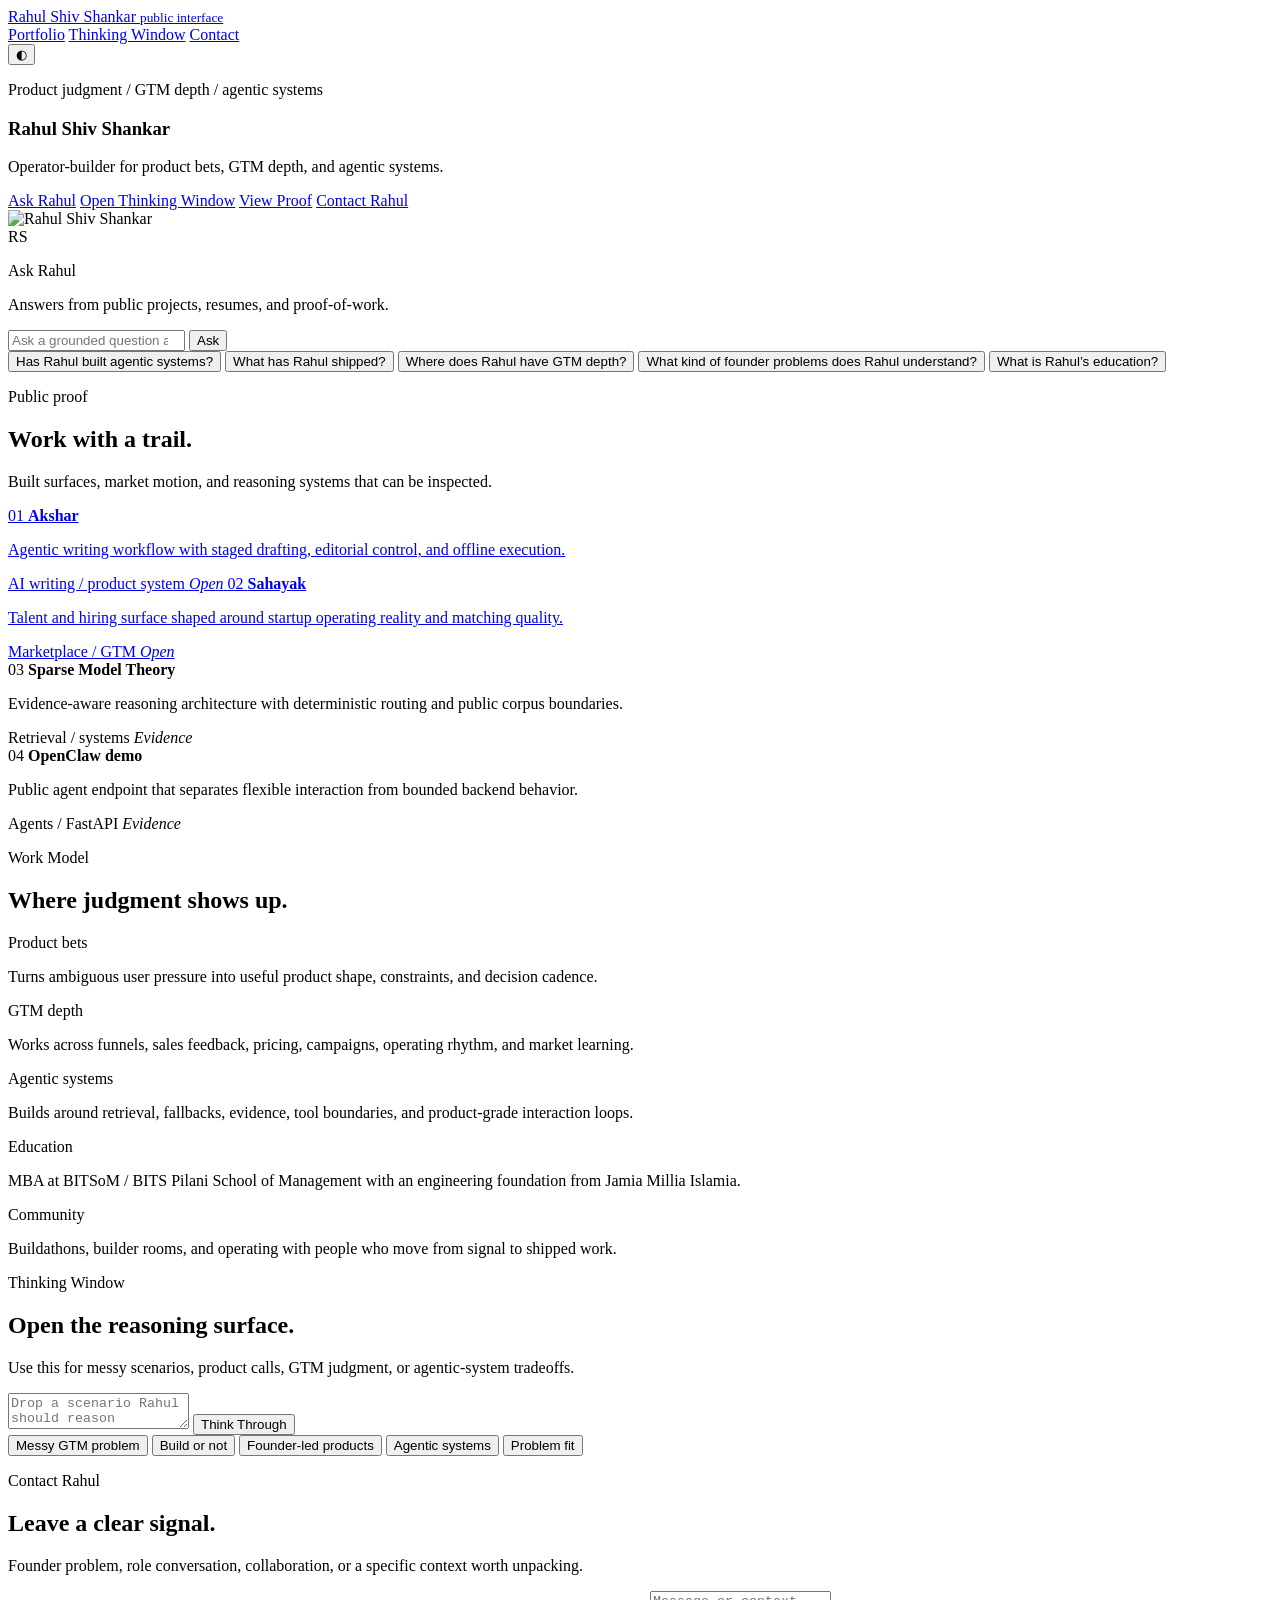
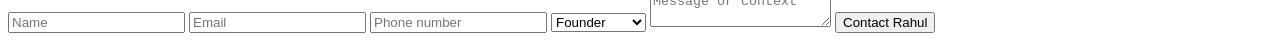
==== public_ui/index.html @ b0cc5d56 "Fix public portfolio photo asset" ====
<!doctype html>
<html lang="en">
<head>
  <meta charset="utf-8" />
  <meta name="viewport" content="width=device-width, initial-scale=1" />
  <title>Rahul Shiv Shankar | Public Portfolio</title>
  <link rel="stylesheet" href="/portfolio-static/styles.css" />
</head>
<body>
  <header class="site-header">
    <a class="brand" href="/" data-route>
      <span>Rahul Shiv Shankar</span>
      <small>public interface</small>
    </a>
    <nav aria-label="Public navigation">
      <a href="/" data-route>Portfolio</a>
      <a href="/thinking-window" data-route>Thinking Window</a>
      <a href="/contact" data-route>Contact</a>
    </nav>
    <button class="theme-toggle" type="button" data-theme-toggle aria-label="Toggle theme">
      <span data-theme-icon>◐</span>
    </button>
  </header>

  <main>
    <section class="portfolio-page" data-page="portfolio">
      <section class="hero-shell" id="portfolio">
        <div class="hero-grid">
          <div class="identity-block">
            <p class="eyebrow">Product judgment / GTM depth / agentic systems</p>
            <h1>Rahul Shiv Shankar</h1>
            <p class="positioning">Operator-builder for product bets, GTM depth, and agentic systems.</p>
            <div class="hero-actions" aria-label="Primary actions">
              <a href="#ask-rahul" class="action-link">Ask Rahul</a>
              <a href="/thinking-window" class="action-link" data-route>Open Thinking Window</a>
              <a href="#public-proof" class="action-link">View Proof</a>
              <a href="/contact" class="action-link" data-route>Contact Rahul</a>
            </div>
          </div>

          <aside class="portrait-wrap" aria-label="Rahul portrait">
            <img src="/assets/rahul.jpg" alt="Rahul Shiv Shankar" data-portrait />
            <div class="portrait-fallback" aria-hidden="true">
              <span>RS</span>
            </div>
          </aside>
        </div>

        <section class="inquiry-panel hero-inquiry" id="ask-rahul" data-ask-surface data-source-page="portfolio">
          <div class="surface-heading">
            <p class="eyebrow">Ask Rahul</p>
            <p>Answers from public projects, resumes, and proof-of-work.</p>
          </div>
          <form class="ask-form" data-ask-form>
            <input name="question" type="search" placeholder="Ask a grounded question about Rahul..." autocomplete="off" />
            <button type="submit">Ask</button>
          </form>
          <div class="prompt-chips" aria-label="Suggested Ask Rahul prompts">
            <button type="button" data-question="Has Rahul built agentic systems?">Has Rahul built agentic systems?</button>
            <button type="button" data-question="What has Rahul shipped?">What has Rahul shipped?</button>
            <button type="button" data-question="Where does Rahul have GTM depth?">Where does Rahul have GTM depth?</button>
            <button type="button" data-question="What kind of founder problems does Rahul understand?">What kind of founder problems does Rahul understand?</button>
            <button type="button" data-question="What is Rahul’s education?">What is Rahul’s education?</button>
          </div>
          <div class="answer-panel" data-ask-output hidden>
            <div class="answer-meta">
              <span data-question-label></span>
              <strong data-ask-status aria-live="polite"></strong>
            </div>
            <article class="answer-text" data-answer-text></article>
            <div class="evidence-list" data-evidence-list aria-label="Evidence trail"></div>
          </div>
        </section>
      </section>

      <section class="proof-section page-section" id="public-proof">
        <div class="section-lead">
          <p class="eyebrow">Public proof</p>
          <h2>Work with a trail.</h2>
          <p>Built surfaces, market motion, and reasoning systems that can be inspected.</p>
        </div>
        <div class="project-rows">
          <a class="project-row" href="https://aksharthewriter.vercel.app/offline" target="_blank" rel="noopener">
            <span class="row-index">01</span>
            <strong>Akshar</strong>
            <p>Agentic writing workflow with staged drafting, editorial control, and offline execution.</p>
            <span class="row-tags">AI writing / product system</span>
            <em>Open</em>
          </a>
          <a class="project-row" href="https://sahayakhq.co/" target="_blank" rel="noopener">
            <span class="row-index">02</span>
            <strong>Sahayak</strong>
            <p>Talent and hiring surface shaped around startup operating reality and matching quality.</p>
            <span class="row-tags">Marketplace / GTM</span>
            <em>Open</em>
          </a>
          <div class="project-row">
            <span class="row-index">03</span>
            <strong>Sparse Model Theory</strong>
            <p>Evidence-aware reasoning architecture with deterministic routing and public corpus boundaries.</p>
            <span class="row-tags">Retrieval / systems</span>
            <em>Evidence</em>
          </div>
          <div class="project-row">
            <span class="row-index">04</span>
            <strong>OpenClaw demo</strong>
            <p>Public agent endpoint that separates flexible interaction from bounded backend behavior.</p>
            <span class="row-tags">Agents / FastAPI</span>
            <em>Evidence</em>
          </div>
        </div>
      </section>

      <section class="work-model page-section" id="work-model">
        <div class="section-lead">
          <p class="eyebrow">Work Model</p>
          <h2>Where judgment shows up.</h2>
        </div>
        <div class="work-river">
          <div>
            <span>Product bets</span>
            <p>Turns ambiguous user pressure into useful product shape, constraints, and decision cadence.</p>
          </div>
          <div>
            <span>GTM depth</span>
            <p>Works across funnels, sales feedback, pricing, campaigns, operating rhythm, and market learning.</p>
          </div>
          <div>
            <span>Agentic systems</span>
            <p>Builds around retrieval, fallbacks, evidence, tool boundaries, and product-grade interaction loops.</p>
          </div>
          <div>
            <span>Education</span>
            <p>MBA at BITSoM / BITS Pilani School of Management with an engineering foundation from Jamia Millia Islamia.</p>
          </div>
          <div>
            <span>Community</span>
            <p>Buildathons, builder rooms, and operating with people who move from signal to shipped work.</p>
          </div>
        </div>
      </section>
    </section>

    <section class="thinking-page page-section" data-page="thinking" id="thinking-window">
      <div class="thinking-layout">
        <div class="section-lead">
          <p class="eyebrow">Thinking Window</p>
          <h1>Open the reasoning surface.</h1>
          <p>Use this for messy scenarios, product calls, GTM judgment, or agentic-system tradeoffs.</p>
        </div>
        <section class="inquiry-panel thinking-inquiry" data-ask-surface data-source-page="thinking_window">
          <form class="ask-form vertical" data-ask-form>
            <textarea name="question" placeholder="Drop a scenario Rahul should reason through..." autocomplete="off"></textarea>
            <button type="submit">Think Through</button>
          </form>
          <div class="prompt-chips" aria-label="Thinking Window prompts">
            <button type="button" data-question="How would Rahul think through a messy GTM problem?">Messy GTM problem</button>
            <button type="button" data-question="How does Rahul evaluate whether to build?">Build or not</button>
            <button type="button" data-question="What patterns does Rahul notice in founder-led products?">Founder-led products</button>
            <button type="button" data-question="How would Rahul reason about agentic systems?">Agentic systems</button>
            <button type="button" data-question="What kind of problems does Rahul seem built for?">Problem fit</button>
          </div>
          <div class="answer-panel" data-ask-output hidden>
            <div class="answer-meta">
              <span data-question-label></span>
              <strong data-ask-status aria-live="polite"></strong>
            </div>
            <article class="answer-text" data-answer-text></article>
            <div class="evidence-list" data-evidence-list aria-label="Evidence trail"></div>
          </div>
          <section class="soft-contact" data-soft-contact hidden>
            <div>
              <p class="eyebrow">Continue the thread</p>
              <h3>If this is useful, leave a way to continue the conversation.</h3>
            </div>
            <form data-inline-contact-form>
              <input name="name" placeholder="Name" autocomplete="name" />
              <input name="email" type="email" placeholder="Email" autocomplete="email" required />
              <input name="phone" placeholder="Phone" autocomplete="tel" />
              <select name="context_type" aria-label="Context type">
                <option value="founder">Founder</option>
                <option value="recruiter">Recruiter</option>
                <option value="collaborator">Collaborator</option>
                <option value="other">Other</option>
              </select>
              <textarea name="message" placeholder="Context" required></textarea>
              <button type="submit">Send Signal</button>
            </form>
          </section>
        </section>
      </div>
    </section>

    <section class="contact-page page-section" data-page="contact" id="contact">
      <div class="contact-layout">
        <div class="section-lead">
          <p class="eyebrow">Contact Rahul</p>
          <h1>Leave a clear signal.</h1>
          <p>Founder problem, role conversation, collaboration, or a specific context worth unpacking.</p>
        </div>
        <form class="contact-form" data-contact-form>
          <input name="name" placeholder="Name" autocomplete="name" />
          <input name="email" type="email" placeholder="Email" autocomplete="email" required />
          <input name="phone" placeholder="Phone number" autocomplete="tel" />
          <select name="context_type" aria-label="Context type">
            <option value="founder">Founder</option>
            <option value="recruiter">Recruiter</option>
            <option value="collaborator">Collaborator</option>
            <option value="other">Other</option>
          </select>
          <textarea name="message" placeholder="Message or context" required></textarea>
          <button type="submit">Contact Rahul</button>
          <p class="form-status" data-contact-status aria-live="polite"></p>
        </form>
      </div>
    </section>
  </main>

  <script src="/portfolio-static/app.js" defer></script>
</body>
</html>
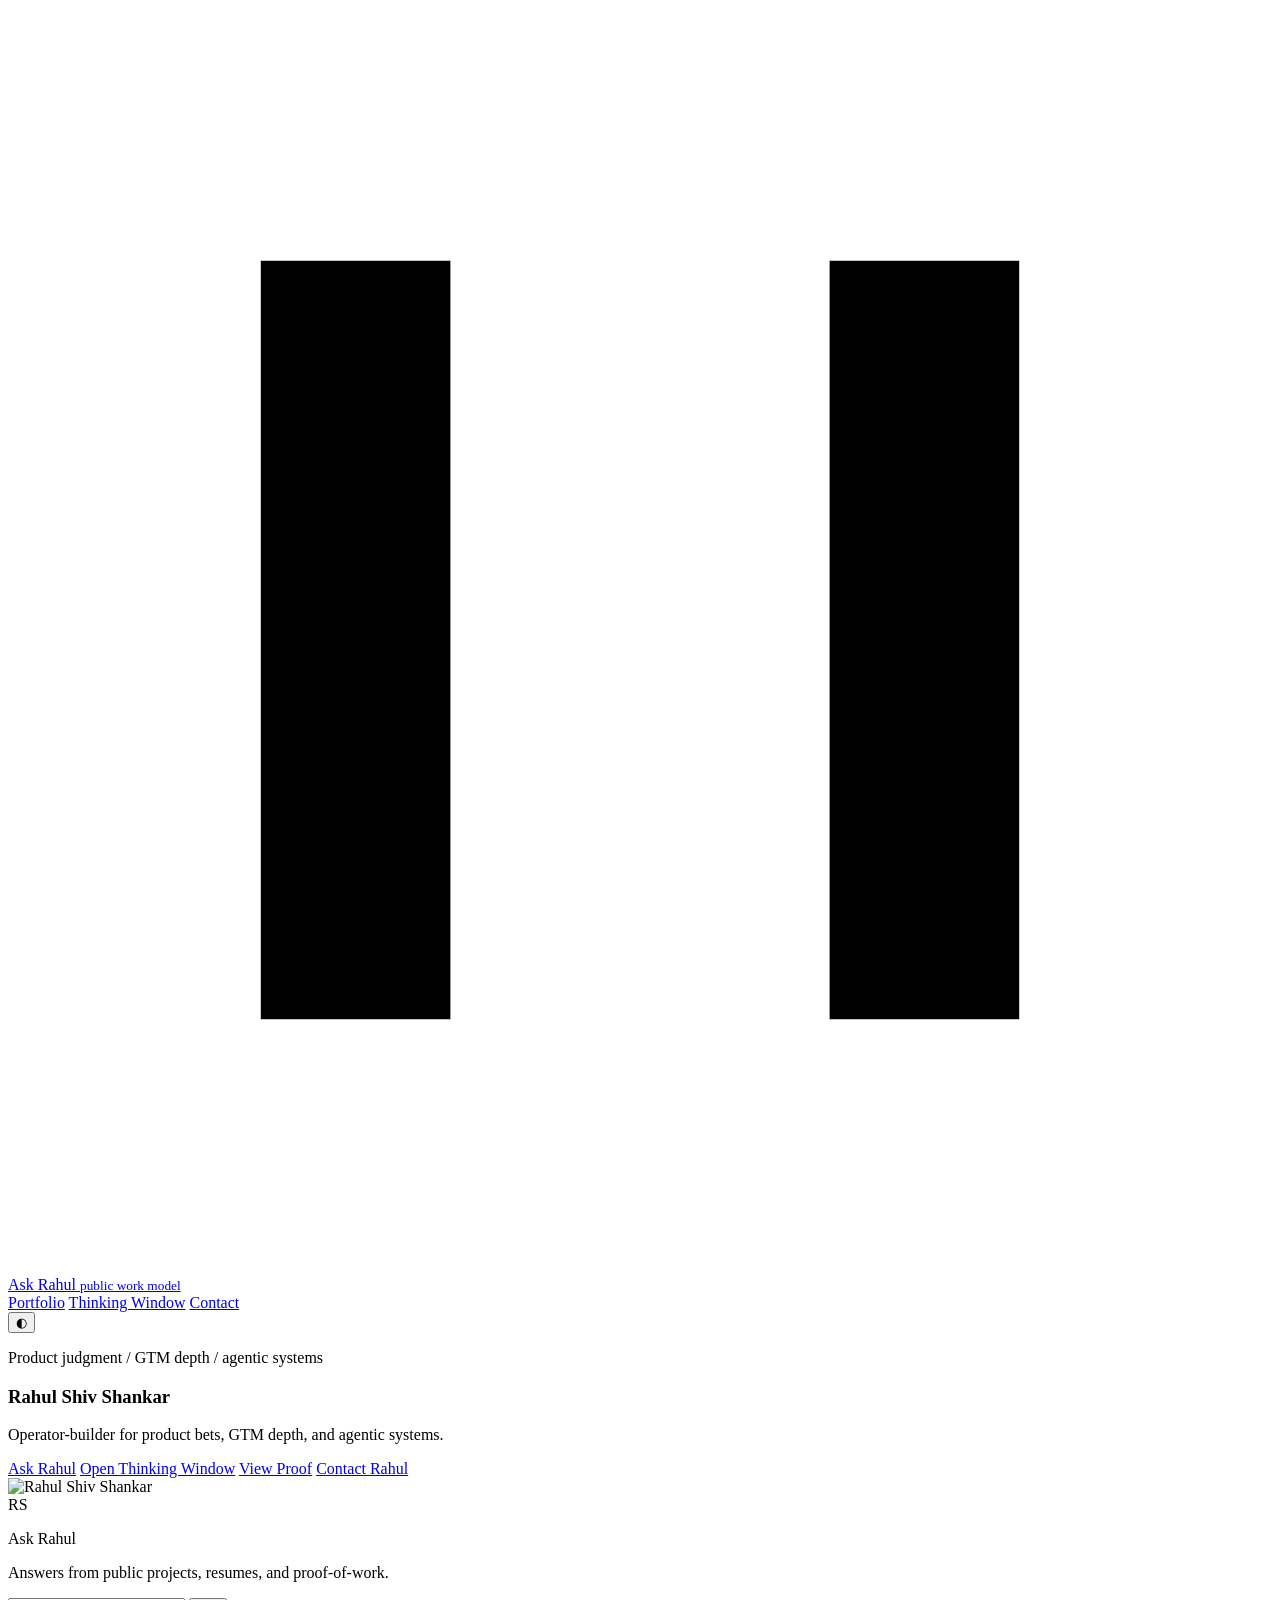
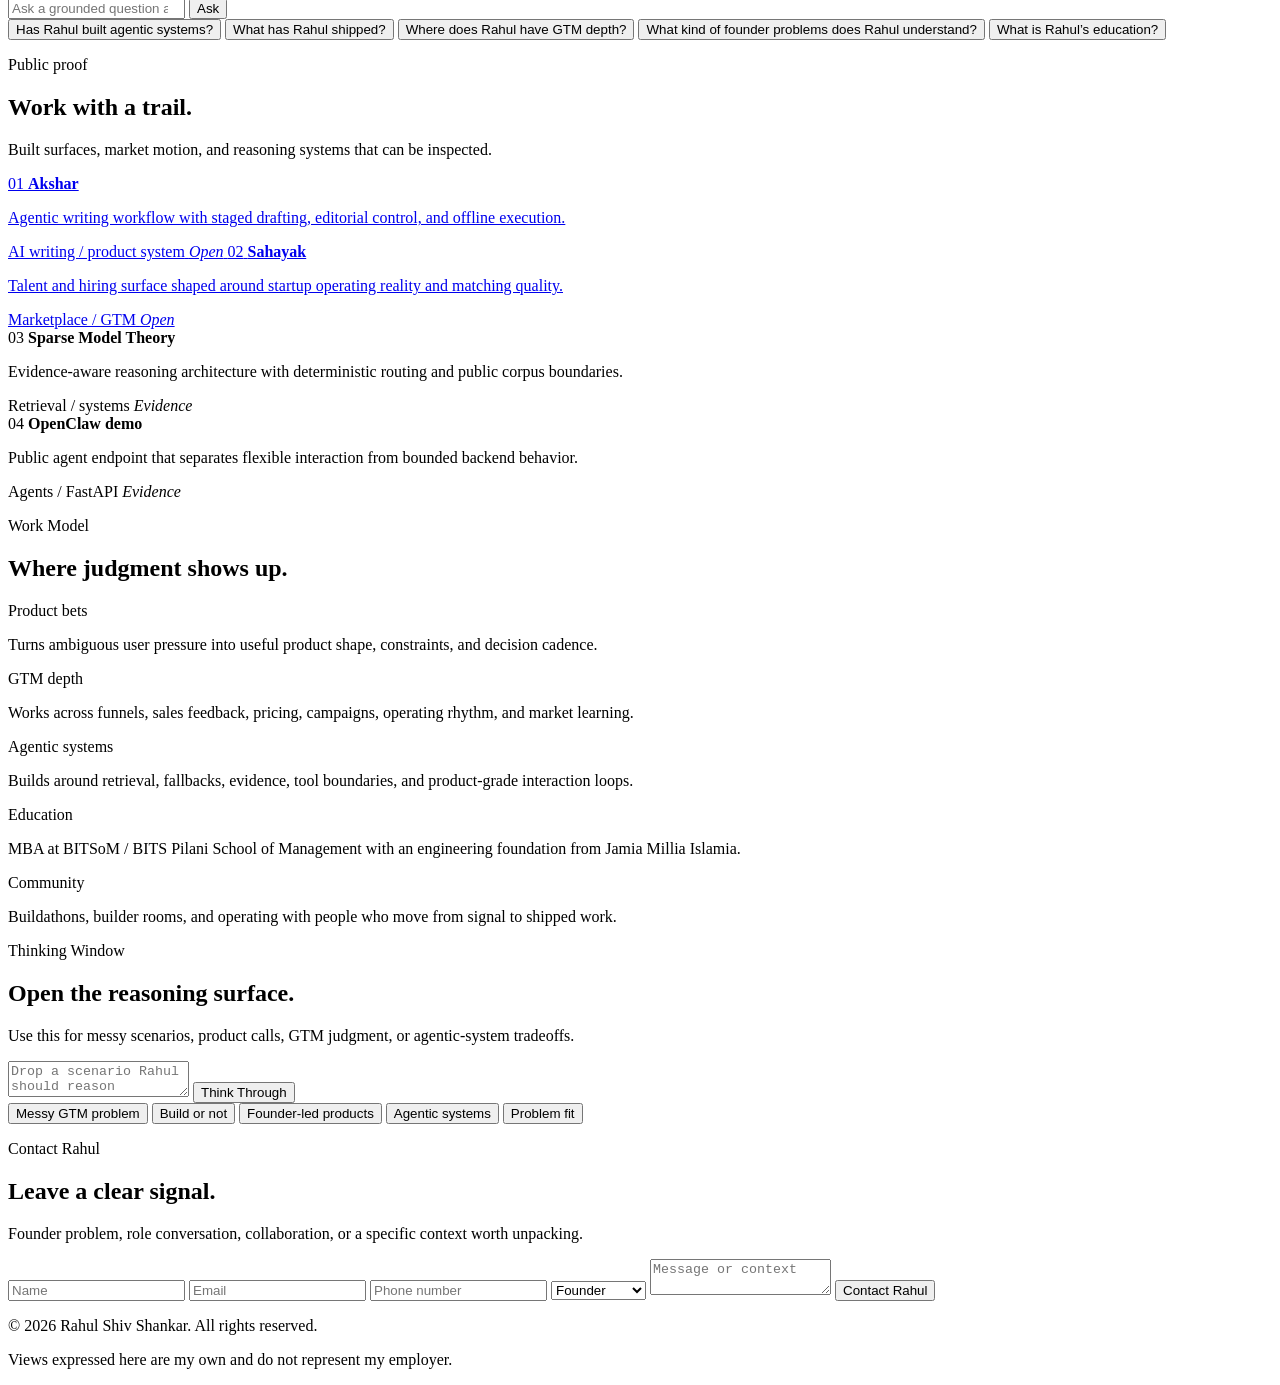
==== commit 56a63694: "Add public site identity thumbnail and footer disclaimer" ====
--- a/public_ui/index.html
+++ b/public_ui/index.html
@@ -3,14 +3,32 @@
 <head>
   <meta charset="utf-8" />
   <meta name="viewport" content="width=device-width, initial-scale=1" />
-  <title>Rahul Shiv Shankar | Public Portfolio</title>
+  <title>Ask Rahul — Public Work Model</title>
+  <meta name="description" content="Ask evidence-backed questions about Rahul Shiv Shankar’s work, projects, and judgment." />
+  <meta property="og:title" content="Ask Rahul" />
+  <meta property="og:description" content="Public proof and a window into Rahul Shiv Shankar’s judgment." />
+  <meta property="og:image" content="/assets/ask-rahul-og.svg" />
+  <meta property="og:type" content="website" />
+  <meta name="twitter:card" content="summary_large_image" />
+  <meta name="twitter:title" content="Ask Rahul" />
+  <meta name="twitter:description" content="Public proof and a window into Rahul Shiv Shankar’s judgment." />
+  <meta name="twitter:image" content="/assets/ask-rahul-og.svg" />
+  <link rel="icon" href="/assets/favicon.svg" type="image/svg+xml" />
   <link rel="stylesheet" href="/portfolio-static/styles.css" />
 </head>
 <body>
   <header class="site-header">
-    <a class="brand" href="/" data-route>
-      <span>Rahul Shiv Shankar</span>
-      <small>public interface</small>
+    <a class="brand" href="/" data-route aria-label="Ask Rahul home">
+      <svg class="brand-mark" viewBox="0 0 40 40" role="img" aria-labelledby="brand-mark-title">
+        <title id="brand-mark-title">Ask Rahul bracket window mark</title>
+        <path d="M14 8H8v24h6" />
+        <path d="M26 8h6v24h-6" />
+        <path d="M15 14h10" />
+        <path d="M15 20h7" />
+        <path d="M15 26h10" />
+      </svg>
+      <span>Ask Rahul</span>
+      <small>public work model</small>
     </a>
     <nav aria-label="Public navigation">
       <a href="/" data-route>Portfolio</a>
@@ -216,6 +234,11 @@
     </section>
   </main>
 
+  <footer class="site-footer" aria-label="Site notes">
+    <p>© 2026 Rahul Shiv Shankar. All rights reserved.</p>
+    <p>Views expressed here are my own and do not represent my employer.</p>
+  </footer>
+
   <script src="/portfolio-static/app.js" defer></script>
 </body>
 </html>
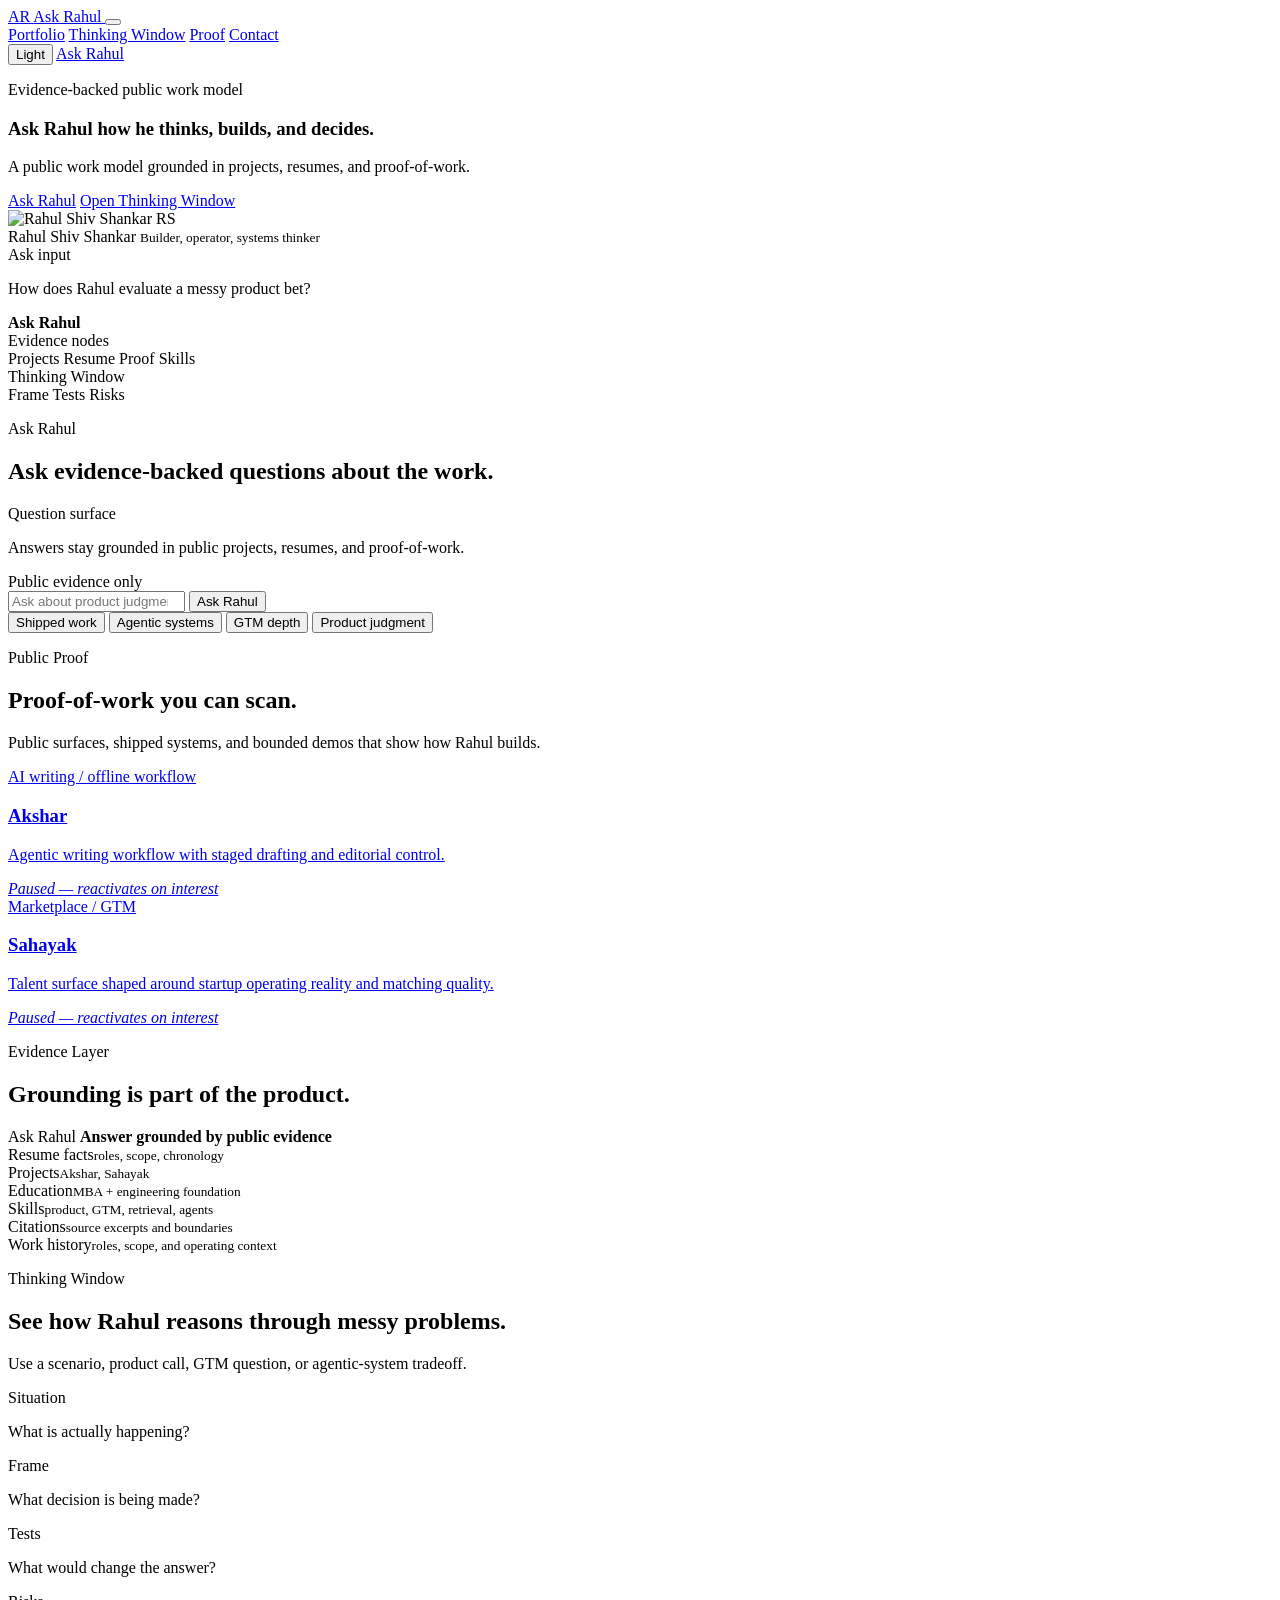
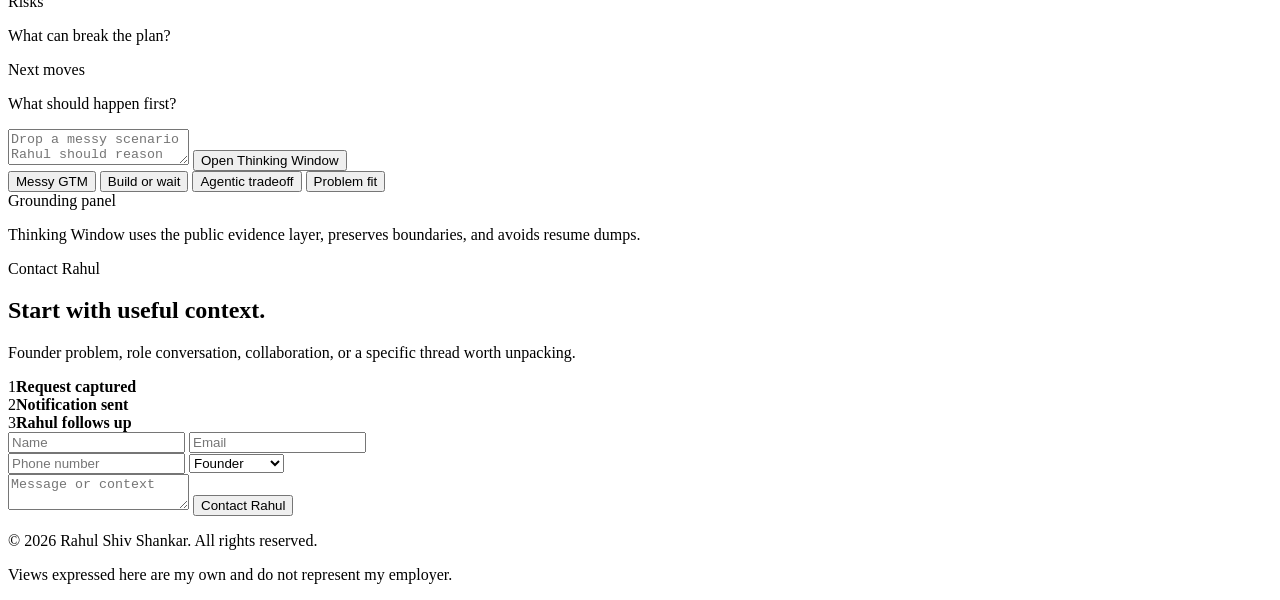
==== commit 9c652191: "Portfolio redesign: content corrections + site-wide visual polish - Removed Sparse Model Theory and " ====
--- a/public_ui/index.html
+++ b/public_ui/index.html
@@ -4,81 +4,126 @@
   <meta charset="utf-8" />
   <meta name="viewport" content="width=device-width, initial-scale=1" />
   <title>Ask Rahul — Public Work Model</title>
-  <meta name="description" content="Ask evidence-backed questions about Rahul Shiv Shankar’s work, projects, and judgment." />
+  <meta name="description" content="Ask evidence-backed questions about Rahul Shiv Shankar's work, projects, and judgment." />
   <meta property="og:title" content="Ask Rahul" />
-  <meta property="og:description" content="Public proof and a window into Rahul Shiv Shankar’s judgment." />
+  <meta property="og:description" content="Public proof and a window into Rahul Shiv Shankar's judgment." />
   <meta property="og:image" content="/assets/ask-rahul-og.svg" />
   <meta property="og:type" content="website" />
   <meta name="twitter:card" content="summary_large_image" />
   <meta name="twitter:title" content="Ask Rahul" />
-  <meta name="twitter:description" content="Public proof and a window into Rahul Shiv Shankar’s judgment." />
+  <meta name="twitter:description" content="Public proof and a window into Rahul Shiv Shankar's judgment." />
   <meta name="twitter:image" content="/assets/ask-rahul-og.svg" />
   <link rel="icon" href="/assets/favicon.svg" type="image/svg+xml" />
   <link rel="stylesheet" href="/portfolio-static/styles.css" />
 </head>
 <body>
   <header class="site-header">
-    <a class="brand" href="/" data-route aria-label="Ask Rahul home">
-      <svg class="brand-mark" viewBox="0 0 40 40" role="img" aria-labelledby="brand-mark-title">
-        <title id="brand-mark-title">Ask Rahul bracket window mark</title>
-        <path d="M14 8H8v24h6" />
-        <path d="M26 8h6v24h-6" />
-        <path d="M15 14h10" />
-        <path d="M15 20h7" />
-        <path d="M15 26h10" />
-      </svg>
-      <span>Ask Rahul</span>
-      <small>public work model</small>
-    </a>
-    <nav aria-label="Public navigation">
-      <a href="/" data-route>Portfolio</a>
-      <a href="/thinking-window" data-route>Thinking Window</a>
-      <a href="/contact" data-route>Contact</a>
-    </nav>
-    <button class="theme-toggle" type="button" data-theme-toggle aria-label="Toggle theme">
-      <span data-theme-icon>◐</span>
-    </button>
+    <div class="nav-pill">
+      <a class="brand" href="/" data-route aria-label="Ask Rahul home">
+        <span class="brand-mark" aria-hidden="true">AR</span>
+        <span>Ask Rahul</span>
+      </a>
+      <button class="nav-menu" type="button" data-nav-menu aria-label="Open navigation" aria-expanded="false">
+        <span></span>
+        <span></span>
+      </button>
+      <nav data-nav-links aria-label="Public navigation">
+        <a href="/" data-route>Portfolio</a>
+        <a href="/thinking-window" data-route>Thinking Window</a>
+        <a href="/#public-proof" data-anchor="public-proof">Proof</a>
+        <a href="/contact" data-route>Contact</a>
+      </nav>
+      <button class="theme-toggle" type="button" data-theme-toggle aria-label="Toggle theme">
+        <span data-theme-icon>Light</span>
+      </button>
+      <a class="nav-cta" href="/#ask-rahul" data-anchor="ask-rahul">Ask Rahul</a>
+    </div>
   </header>
 
   <main>
     <section class="portfolio-page" data-page="portfolio">
       <section class="hero-shell" id="portfolio">
-        <div class="hero-grid">
-          <div class="identity-block">
-            <p class="eyebrow">Product judgment / GTM depth / agentic systems</p>
-            <h1>Rahul Shiv Shankar</h1>
-            <p class="positioning">Operator-builder for product bets, GTM depth, and agentic systems.</p>
-            <div class="hero-actions" aria-label="Primary actions">
-              <a href="#ask-rahul" class="action-link">Ask Rahul</a>
-              <a href="/thinking-window" class="action-link" data-route>Open Thinking Window</a>
-              <a href="#public-proof" class="action-link">View Proof</a>
-              <a href="/contact" class="action-link" data-route>Contact Rahul</a>
-            </div>
-          </div>
-
-          <aside class="portrait-wrap" aria-label="Rahul portrait">
-            <img src="/assets/rahul.jpg" alt="Rahul Shiv Shankar" data-portrait />
-            <div class="portrait-fallback" aria-hidden="true">
-              <span>RS</span>
-            </div>
-          </aside>
-        </div>
-
-        <section class="inquiry-panel hero-inquiry" id="ask-rahul" data-ask-surface data-source-page="portfolio">
+        <div class="hero-copy reveal">
+          <p class="eyebrow">Evidence-backed public work model</p>
+          <h1>Ask Rahul how he thinks, builds, and decides.</h1>
+          <p class="positioning">A public work model grounded in projects, resumes, and proof-of-work.</p>
+          <div class="hero-actions" aria-label="Primary actions">
+            <a href="#ask-rahul" class="button primary">Ask Rahul</a>
+            <a href="/thinking-window" class="button secondary" data-route>Open Thinking Window</a>
+          </div>
+        </div>
+
+        <div class="hero-product reveal" data-hero-product-surface>
+          <div class="hero-product-primary">
+            <div class="product-topline">
+              <div class="portrait-chip" aria-label="Rahul portrait">
+                <img
+                  src="/assets/rahul.jpg"
+                  srcset="/assets/rahul-96.jpg 96w, /assets/rahul-192.jpg 192w, /assets/rahul-480.jpg 480w"
+                  sizes="72px"
+                  alt="Rahul Shiv Shankar"
+                  width="72"
+                  height="72"
+                  loading="eager"
+                  data-portrait
+                />
+                <span class="portrait-fallback" aria-hidden="true">RS</span>
+              </div>
+              <div>
+                <span>Rahul Shiv Shankar</span>
+                <small>Builder, operator, systems thinker</small>
+              </div>
+            </div>
+            <div class="hero-ask-card">
+              <span class="mini-label">Ask input</span>
+              <p>How does Rahul evaluate a messy product bet?</p>
+              <div class="input-line"><span></span><strong>Ask Rahul</strong></div>
+            </div>
+          </div>
+          <div class="hero-product-footer">
+            <div class="footer-group">
+              <span class="mini-label">Evidence nodes</span>
+              <div class="footer-tags" aria-hidden="true">
+                <span>Projects</span>
+                <span>Resume</span>
+                <span>Proof</span>
+                <span>Skills</span>
+              </div>
+            </div>
+            <div class="footer-group">
+              <span class="mini-label">Thinking Window</span>
+              <div class="footer-tags" aria-hidden="true">
+                <span>Frame</span>
+                <span>Tests</span>
+                <span>Risks</span>
+              </div>
+            </div>
+          </div>
+        </div>
+      </section>
+
+      <section class="ask-section section-band" id="ask-rahul">
+        <div class="section-lead compact reveal">
+          <p class="eyebrow">Ask Rahul</p>
+          <h2>Ask evidence-backed questions about the work.</h2>
+        </div>
+        <section class="inquiry-panel ask-product reveal" data-ask-surface data-source-page="portfolio">
           <div class="surface-heading">
-            <p class="eyebrow">Ask Rahul</p>
-            <p>Answers from public projects, resumes, and proof-of-work.</p>
+            <div>
+              <span class="mini-label">Question surface</span>
+              <p>Answers stay grounded in public projects, resumes, and proof-of-work.</p>
+            </div>
+            <span class="surface-status">Public evidence only</span>
           </div>
           <form class="ask-form" data-ask-form>
-            <input name="question" type="search" placeholder="Ask a grounded question about Rahul..." autocomplete="off" />
-            <button type="submit">Ask</button>
+            <input name="question" type="search" placeholder="Ask about product judgment, GTM, systems, or proof..." autocomplete="off" />
+            <button type="submit">Ask Rahul</button>
           </form>
           <div class="prompt-chips" aria-label="Suggested Ask Rahul prompts">
-            <button type="button" data-question="Has Rahul built agentic systems?">Has Rahul built agentic systems?</button>
-            <button type="button" data-question="What has Rahul shipped?">What has Rahul shipped?</button>
-            <button type="button" data-question="Where does Rahul have GTM depth?">Where does Rahul have GTM depth?</button>
-            <button type="button" data-question="What kind of founder problems does Rahul understand?">What kind of founder problems does Rahul understand?</button>
-            <button type="button" data-question="What is Rahul’s education?">What is Rahul’s education?</button>
+            <button type="button" data-question="What has Rahul shipped?">Shipped work</button>
+            <button type="button" data-question="Has Rahul built agentic systems?">Agentic systems</button>
+            <button type="button" data-question="Where does Rahul have GTM depth?">GTM depth</button>
+            <button type="button" data-question="What proof supports Rahul's product judgment?">Product judgment</button>
           </div>
           <div class="answer-panel" data-ask-output hidden>
             <div class="answer-meta">
@@ -91,105 +136,105 @@
         </section>
       </section>
 
-      <section class="proof-section page-section" id="public-proof">
-        <div class="section-lead">
-          <p class="eyebrow">Public proof</p>
-          <h2>Work with a trail.</h2>
-          <p>Built surfaces, market motion, and reasoning systems that can be inspected.</p>
-        </div>
-        <div class="project-rows">
-          <a class="project-row" href="https://aksharthewriter.vercel.app/offline" target="_blank" rel="noopener">
-            <span class="row-index">01</span>
-            <strong>Akshar</strong>
-            <p>Agentic writing workflow with staged drafting, editorial control, and offline execution.</p>
-            <span class="row-tags">AI writing / product system</span>
-            <em>Open</em>
-          </a>
-          <a class="project-row" href="https://sahayakhq.co/" target="_blank" rel="noopener">
-            <span class="row-index">02</span>
-            <strong>Sahayak</strong>
-            <p>Talent and hiring surface shaped around startup operating reality and matching quality.</p>
-            <span class="row-tags">Marketplace / GTM</span>
-            <em>Open</em>
-          </a>
-          <div class="project-row">
-            <span class="row-index">03</span>
-            <strong>Sparse Model Theory</strong>
-            <p>Evidence-aware reasoning architecture with deterministic routing and public corpus boundaries.</p>
-            <span class="row-tags">Retrieval / systems</span>
-            <em>Evidence</em>
-          </div>
-          <div class="project-row">
-            <span class="row-index">04</span>
-            <strong>OpenClaw demo</strong>
-            <p>Public agent endpoint that separates flexible interaction from bounded backend behavior.</p>
-            <span class="row-tags">Agents / FastAPI</span>
-            <em>Evidence</em>
-          </div>
-        </div>
-      </section>
-
-      <section class="work-model page-section" id="work-model">
-        <div class="section-lead">
-          <p class="eyebrow">Work Model</p>
-          <h2>Where judgment shows up.</h2>
-        </div>
-        <div class="work-river">
-          <div>
-            <span>Product bets</span>
-            <p>Turns ambiguous user pressure into useful product shape, constraints, and decision cadence.</p>
-          </div>
-          <div>
-            <span>GTM depth</span>
-            <p>Works across funnels, sales feedback, pricing, campaigns, operating rhythm, and market learning.</p>
-          </div>
-          <div>
-            <span>Agentic systems</span>
-            <p>Builds around retrieval, fallbacks, evidence, tool boundaries, and product-grade interaction loops.</p>
-          </div>
-          <div>
-            <span>Education</span>
-            <p>MBA at BITSoM / BITS Pilani School of Management with an engineering foundation from Jamia Millia Islamia.</p>
-          </div>
-          <div>
-            <span>Community</span>
-            <p>Buildathons, builder rooms, and operating with people who move from signal to shipped work.</p>
+      <section class="proof-section dark-band section-band" id="public-proof">
+        <div class="band-inner">
+          <div class="section-lead reveal">
+            <p class="eyebrow">Public Proof</p>
+            <h2>Proof-of-work you can scan.</h2>
+            <p>Public surfaces, shipped systems, and bounded demos that show how Rahul builds.</p>
+          </div>
+          <div class="project-showcase">
+            <a class="project-feature reveal" href="https://aksharthewriter.vercel.app/offline" target="_blank" rel="noopener">
+              <div class="mock-window">
+                <span></span><span></span><span></span>
+                <div class="mock-lines"></div>
+              </div>
+              <div>
+                <span class="proof-tag">AI writing / offline workflow</span>
+                <h3>Akshar</h3>
+                <p>Agentic writing workflow with staged drafting and editorial control.</p>
+              </div>
+              <em>Paused — reactivates on interest</em>
+            </a>
+            <a class="project-feature reveal" href="https://sahayakhq.co/" target="_blank" rel="noopener">
+              <div class="mock-window hiring">
+                <span></span><span></span><span></span>
+                <div class="mock-stack"></div>
+              </div>
+              <div>
+                <span class="proof-tag">Marketplace / GTM</span>
+                <h3>Sahayak</h3>
+                <p>Talent surface shaped around startup operating reality and matching quality.</p>
+              </div>
+              <em>Paused — reactivates on interest</em>
+            </a>
+          </div>
+        </div>
+      </section>
+
+      <section class="facts-section section-band" id="work-model" data-evidence-visual>
+        <div class="section-lead compact reveal">
+          <p class="eyebrow">Evidence Layer</p>
+          <h2>Grounding is part of the product.</h2>
+        </div>
+        <div class="facts-band">
+          <div class="facts-statement reveal">
+            <span>Ask Rahul</span>
+            <strong>Answer grounded by public evidence</strong>
+          </div>
+          <div class="facts-row">
+            <div class="fact-item reveal"><span>Resume facts</span><small>roles, scope, chronology</small></div>
+            <div class="fact-item reveal"><span>Projects</span><small>Akshar, Sahayak</small></div>
+            <div class="fact-item reveal"><span>Education</span><small>MBA + engineering foundation</small></div>
+            <div class="fact-item reveal"><span>Skills</span><small>product, GTM, retrieval, agents</small></div>
+            <div class="fact-item reveal"><span>Citations</span><small>source excerpts and boundaries</small></div>
+            <div class="fact-item reveal"><span>Work history</span><small>roles, scope, and operating context</small></div>
           </div>
         </div>
       </section>
     </section>
 
     <section class="thinking-page page-section" data-page="thinking" id="thinking-window">
-      <div class="thinking-layout">
+      <div class="thinking-layout reveal">
         <div class="section-lead">
           <p class="eyebrow">Thinking Window</p>
-          <h1>Open the reasoning surface.</h1>
-          <p>Use this for messy scenarios, product calls, GTM judgment, or agentic-system tradeoffs.</p>
+          <h1>See how Rahul reasons through messy problems.</h1>
+          <p>Use a scenario, product call, GTM question, or agentic-system tradeoff.</p>
         </div>
         <section class="inquiry-panel thinking-inquiry" data-ask-surface data-source-page="thinking_window">
+          <div class="reasoning-workbench" aria-label="Reasoning workbench preview">
+            <div class="workbench-item reveal"><span>Situation</span><p>What is actually happening?</p></div>
+            <div class="workbench-item reveal"><span>Frame</span><p>What decision is being made?</p></div>
+            <div class="workbench-item reveal"><span>Tests</span><p>What would change the answer?</p></div>
+            <div class="workbench-item reveal"><span>Risks</span><p>What can break the plan?</p></div>
+            <div class="workbench-item reveal"><span>Next moves</span><p>What should happen first?</p></div>
+          </div>
           <form class="ask-form vertical" data-ask-form>
-            <textarea name="question" placeholder="Drop a scenario Rahul should reason through..." autocomplete="off"></textarea>
-            <button type="submit">Think Through</button>
+            <textarea name="question" placeholder="Drop a messy scenario Rahul should reason through..." autocomplete="off"></textarea>
+            <button type="submit">Open Thinking Window</button>
           </form>
           <div class="prompt-chips" aria-label="Thinking Window prompts">
-            <button type="button" data-question="How would Rahul think through a messy GTM problem?">Messy GTM problem</button>
-            <button type="button" data-question="How does Rahul evaluate whether to build?">Build or not</button>
-            <button type="button" data-question="What patterns does Rahul notice in founder-led products?">Founder-led products</button>
-            <button type="button" data-question="How would Rahul reason about agentic systems?">Agentic systems</button>
+            <button type="button" data-question="How would Rahul think through a messy GTM problem?">Messy GTM</button>
+            <button type="button" data-question="How does Rahul evaluate whether to build?">Build or wait</button>
+            <button type="button" data-question="How would Rahul reason about agentic systems?">Agentic tradeoff</button>
             <button type="button" data-question="What kind of problems does Rahul seem built for?">Problem fit</button>
           </div>
-          <div class="answer-panel" data-ask-output hidden>
+          <div class="answer-panel thinking-result" data-ask-output hidden>
             <div class="answer-meta">
               <span data-question-label></span>
               <strong data-ask-status aria-live="polite"></strong>
             </div>
             <article class="answer-text" data-answer-text></article>
-            <div class="evidence-list" data-evidence-list aria-label="Evidence trail"></div>
-          </div>
+            <div class="evidence-list" data-evidence-list aria-label="Grounding panel"></div>
+          </div>
+          <aside class="grounding-panel">
+            <span class="mini-label">Grounding panel</span>
+            <p>Thinking Window uses the public evidence layer, preserves boundaries, and avoids resume dumps.</p>
+          </aside>
           <section class="soft-contact" data-soft-contact hidden>
             <div>
               <p class="eyebrow">Continue the thread</p>
-              <h3>If this is useful, leave a way to continue the conversation.</h3>
+              <h3>Two questions in? Leave a way to continue the conversation.</h3>
             </div>
             <form data-inline-contact-form>
               <input name="name" placeholder="Name" autocomplete="name" />
@@ -210,22 +255,31 @@
     </section>
 
     <section class="contact-page page-section" data-page="contact" id="contact">
-      <div class="contact-layout">
+      <div class="contact-layout reveal">
         <div class="section-lead">
           <p class="eyebrow">Contact Rahul</p>
-          <h1>Leave a clear signal.</h1>
-          <p>Founder problem, role conversation, collaboration, or a specific context worth unpacking.</p>
+          <h1>Start with useful context.</h1>
+          <p>Founder problem, role conversation, collaboration, or a specific thread worth unpacking.</p>
+          <div class="contact-loop" aria-label="Contact loop">
+            <div class="loop-item reveal"><span>1</span><strong>Request captured</strong></div>
+            <div class="loop-item reveal"><span>2</span><strong>Notification sent</strong></div>
+            <div class="loop-item reveal"><span>3</span><strong>Rahul follows up</strong></div>
+          </div>
         </div>
         <form class="contact-form" data-contact-form>
-          <input name="name" placeholder="Name" autocomplete="name" />
-          <input name="email" type="email" placeholder="Email" autocomplete="email" required />
-          <input name="phone" placeholder="Phone number" autocomplete="tel" />
-          <select name="context_type" aria-label="Context type">
-            <option value="founder">Founder</option>
-            <option value="recruiter">Recruiter</option>
-            <option value="collaborator">Collaborator</option>
-            <option value="other">Other</option>
-          </select>
+          <div class="field-grid">
+            <input name="name" placeholder="Name" autocomplete="name" />
+            <input name="email" type="email" placeholder="Email" autocomplete="email" required />
+          </div>
+          <div class="field-grid">
+            <input name="phone" placeholder="Phone number" autocomplete="tel" />
+            <select name="context_type" aria-label="Context type">
+              <option value="founder">Founder</option>
+              <option value="recruiter">Recruiter</option>
+              <option value="collaborator">Collaborator</option>
+              <option value="other">Other</option>
+            </select>
+          </div>
           <textarea name="message" placeholder="Message or context" required></textarea>
           <button type="submit">Contact Rahul</button>
           <p class="form-status" data-contact-status aria-live="polite"></p>
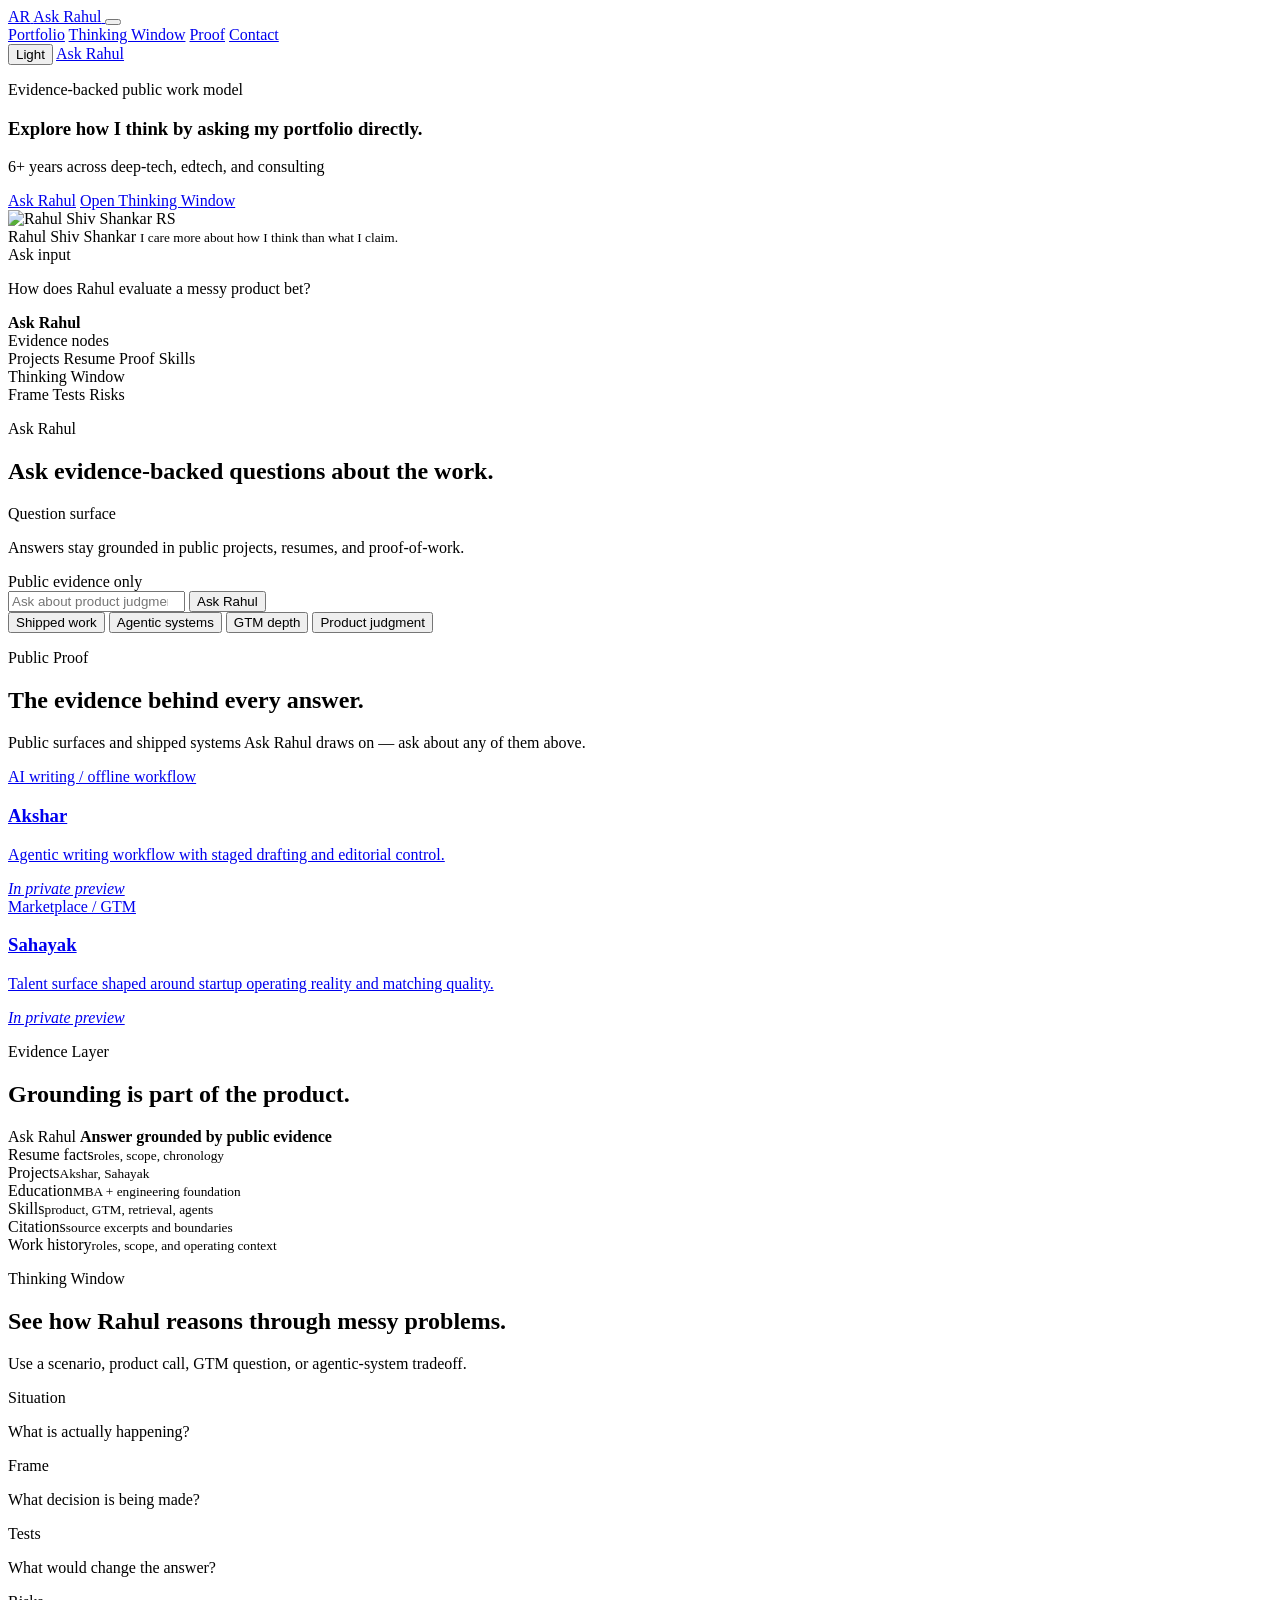
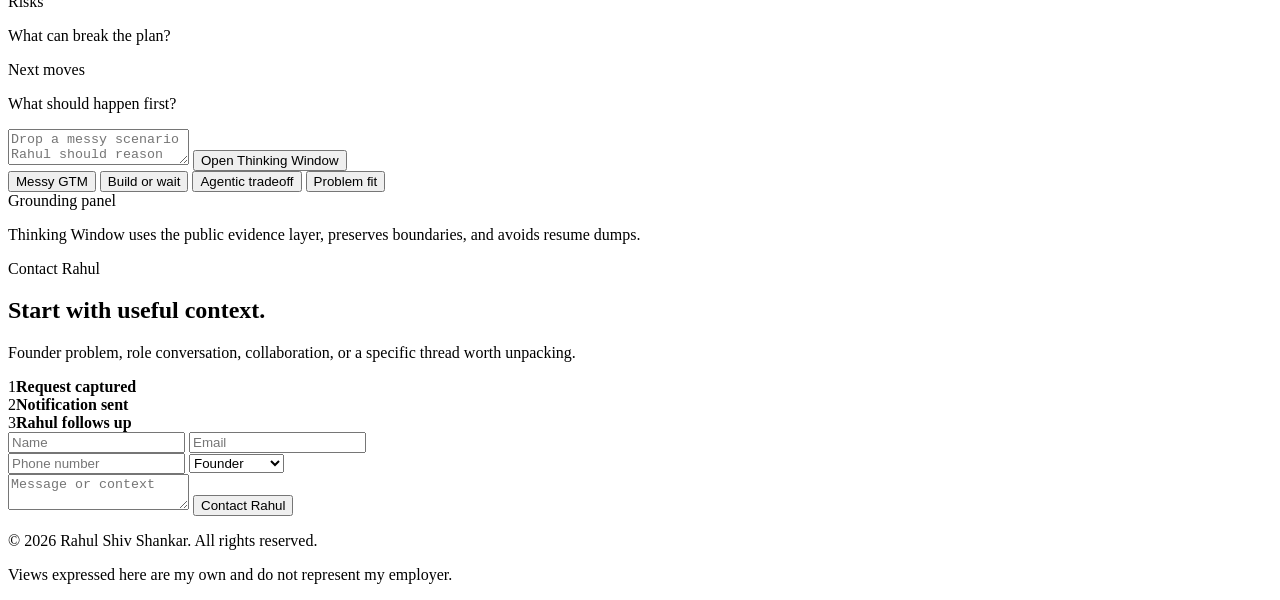
==== commit 1584fa54: "Correct BITSoM, PwC role, and Scrum credential across all resumes - Removed 'Pilani' from BITSoM ref" ====
--- a/public_ui/index.html
+++ b/public_ui/index.html
@@ -45,8 +45,8 @@
       <section class="hero-shell" id="portfolio">
         <div class="hero-copy reveal">
           <p class="eyebrow">Evidence-backed public work model</p>
-          <h1>Ask Rahul how he thinks, builds, and decides.</h1>
-          <p class="positioning">A public work model grounded in projects, resumes, and proof-of-work.</p>
+          <h1>Explore how I think by asking my portfolio directly.</h1>
+          <p class="trust-line">6+ years across deep-tech, edtech, and consulting</p>
           <div class="hero-actions" aria-label="Primary actions">
             <a href="#ask-rahul" class="button primary">Ask Rahul</a>
             <a href="/thinking-window" class="button secondary" data-route>Open Thinking Window</a>
@@ -71,7 +71,7 @@
               </div>
               <div>
                 <span>Rahul Shiv Shankar</span>
-                <small>Builder, operator, systems thinker</small>
+                <small>I care more about how I think than what I claim.</small>
               </div>
             </div>
             <div class="hero-ask-card">
@@ -140,8 +140,8 @@
         <div class="band-inner">
           <div class="section-lead reveal">
             <p class="eyebrow">Public Proof</p>
-            <h2>Proof-of-work you can scan.</h2>
-            <p>Public surfaces, shipped systems, and bounded demos that show how Rahul builds.</p>
+            <h2>The evidence behind every answer.</h2>
+            <p>Public surfaces and shipped systems Ask Rahul draws on — ask about any of them above.</p>
           </div>
           <div class="project-showcase">
             <a class="project-feature reveal" href="https://aksharthewriter.vercel.app/offline" target="_blank" rel="noopener">
@@ -154,7 +154,7 @@
                 <h3>Akshar</h3>
                 <p>Agentic writing workflow with staged drafting and editorial control.</p>
               </div>
-              <em>Paused — reactivates on interest</em>
+              <em>In private preview</em>
             </a>
             <a class="project-feature reveal" href="https://sahayakhq.co/" target="_blank" rel="noopener">
               <div class="mock-window hiring">
@@ -166,7 +166,7 @@
                 <h3>Sahayak</h3>
                 <p>Talent surface shaped around startup operating reality and matching quality.</p>
               </div>
-              <em>Paused — reactivates on interest</em>
+              <em>In private preview</em>
             </a>
           </div>
         </div>
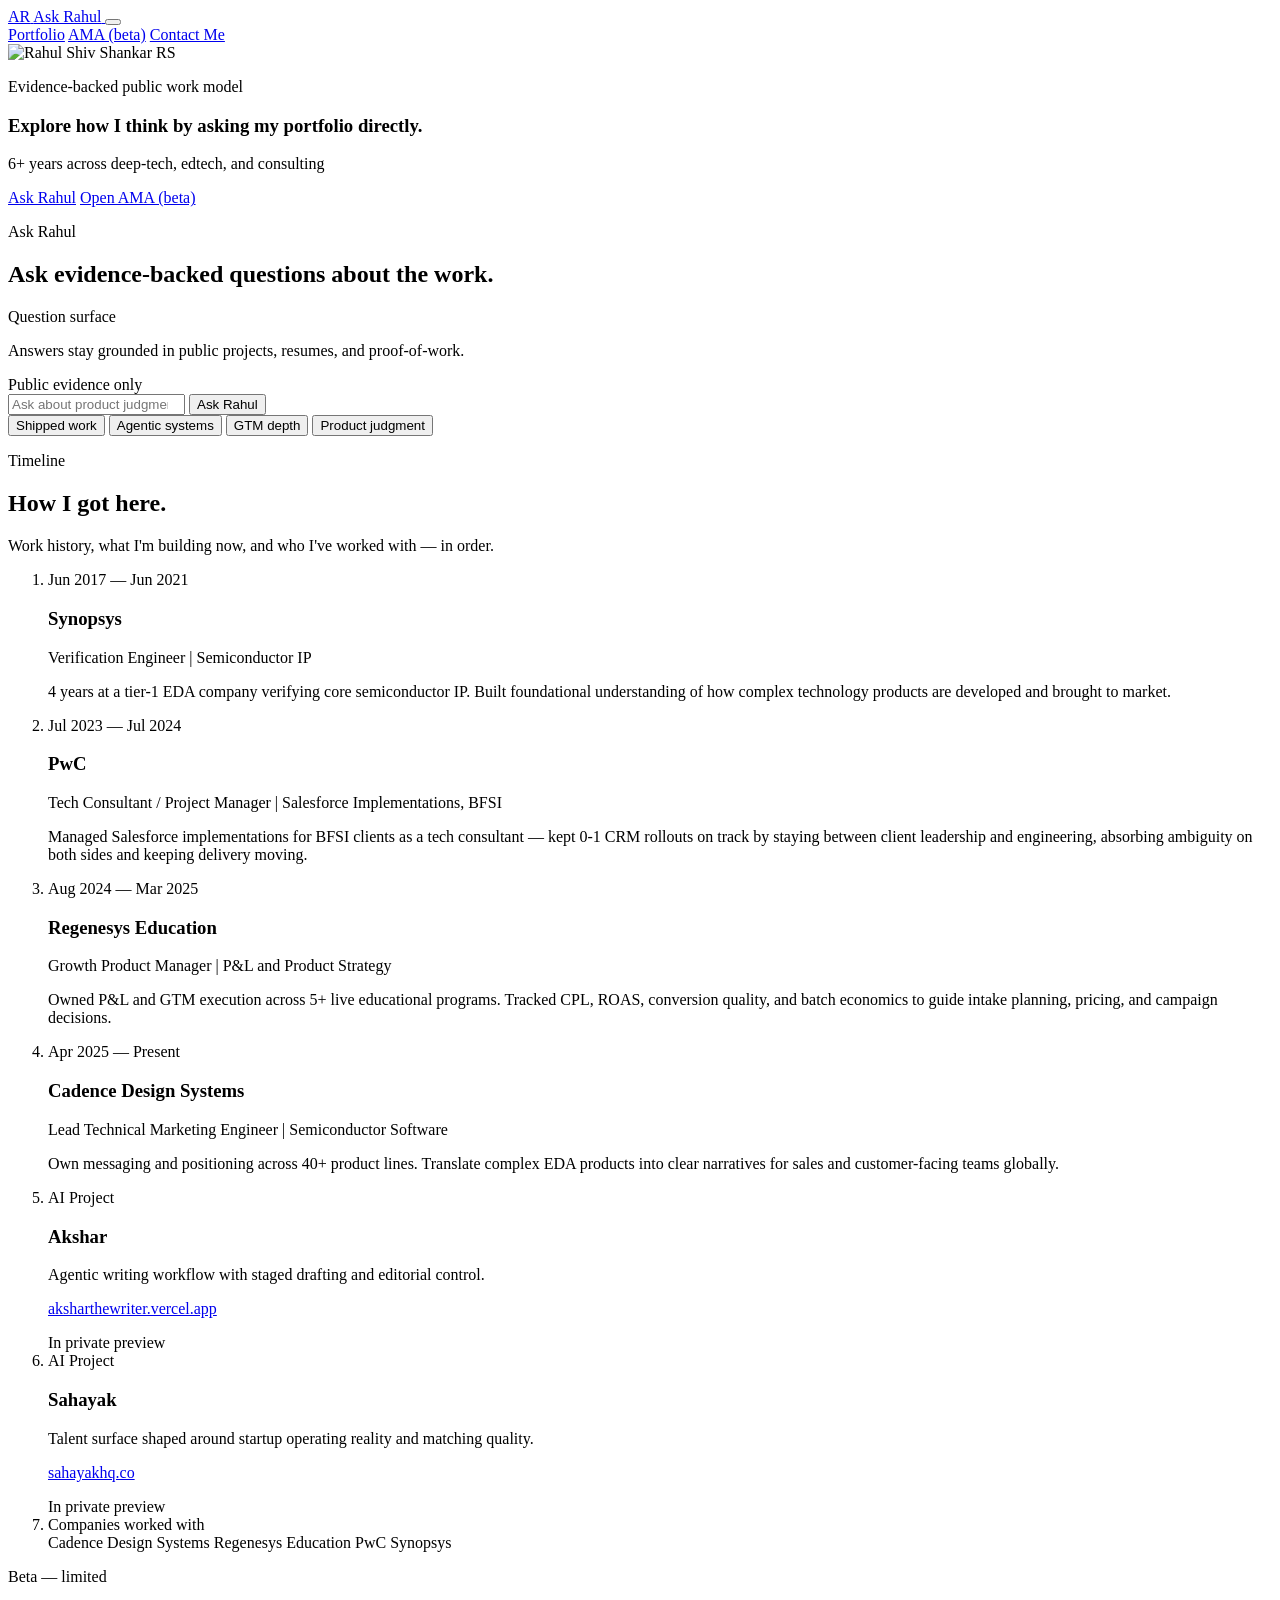
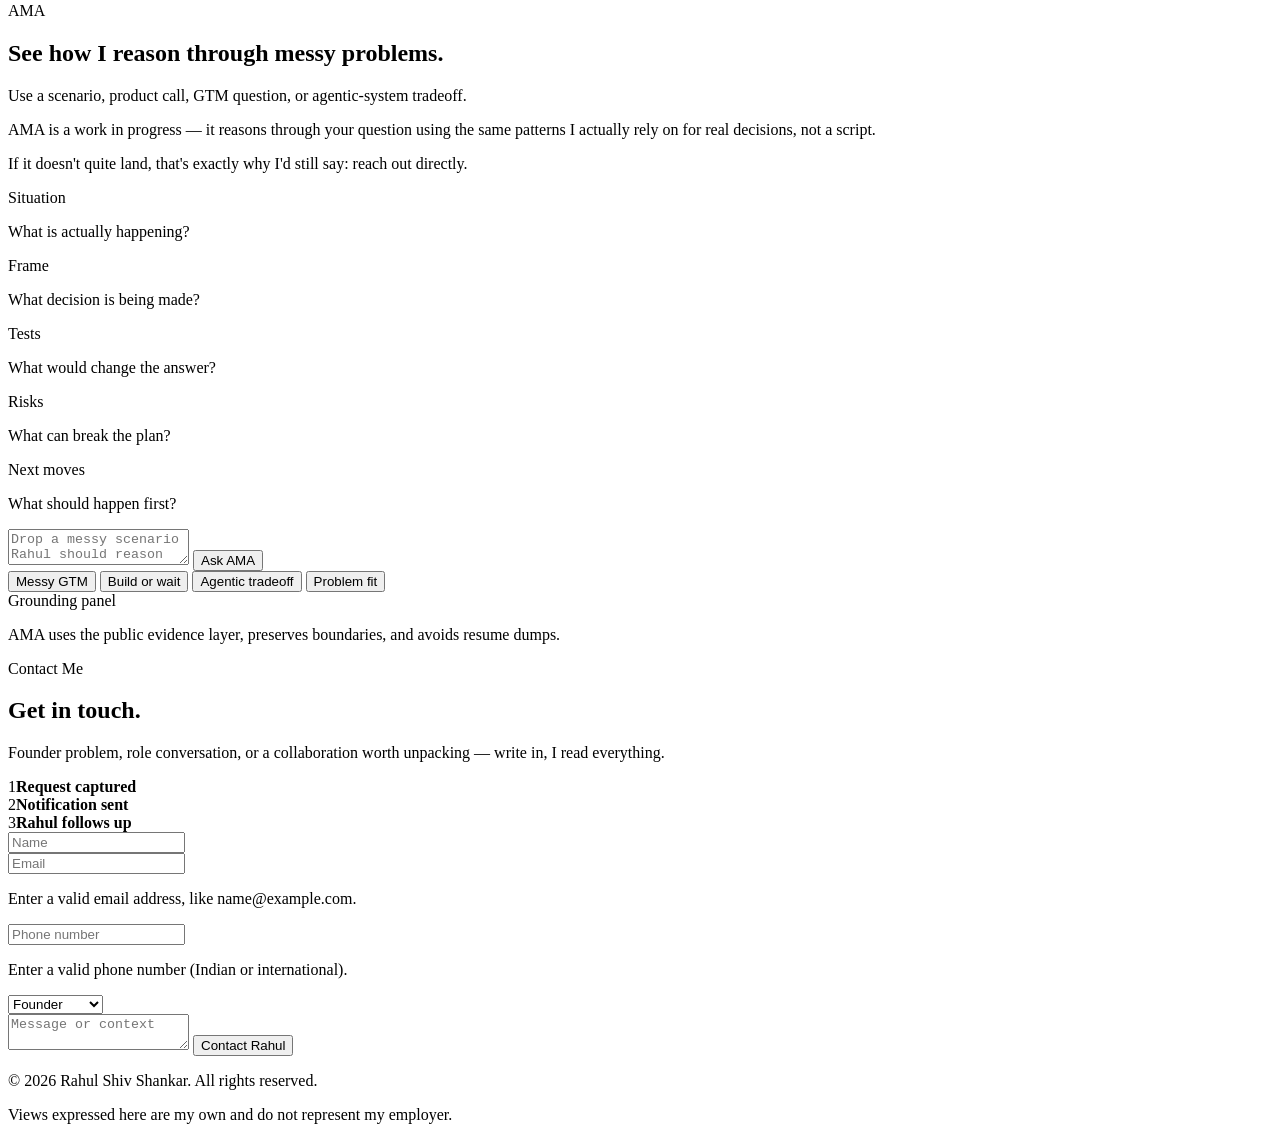
==== commit 444f2693: "Full site redesign: black/white minimalism, three-tab nav, scroll timeline - New color system: near-" ====
--- a/public_ui/index.html
+++ b/public_ui/index.html
@@ -29,14 +29,9 @@
       </button>
       <nav data-nav-links aria-label="Public navigation">
         <a href="/" data-route>Portfolio</a>
-        <a href="/thinking-window" data-route>Thinking Window</a>
-        <a href="/#public-proof" data-anchor="public-proof">Proof</a>
-        <a href="/contact" data-route>Contact</a>
+        <a href="/thinking-window" data-route>AMA (beta)</a>
+        <a href="/contact" data-route>Contact Me</a>
       </nav>
-      <button class="theme-toggle" type="button" data-theme-toggle aria-label="Toggle theme">
-        <span data-theme-icon>Light</span>
-      </button>
-      <a class="nav-cta" href="/#ask-rahul" data-anchor="ask-rahul">Ask Rahul</a>
     </div>
   </header>
 
@@ -44,66 +39,31 @@
     <section class="portfolio-page" data-page="portfolio">
       <section class="hero-shell" id="portfolio">
         <div class="hero-copy reveal">
+          <div class="portrait-chip" aria-label="Rahul portrait">
+            <img
+              src="/assets/rahul.jpg"
+              srcset="/assets/rahul-96.jpg 96w, /assets/rahul-192.jpg 192w, /assets/rahul-480.jpg 480w"
+              sizes="56px"
+              alt="Rahul Shiv Shankar"
+              width="56"
+              height="56"
+              loading="eager"
+              data-portrait
+            />
+            <span class="portrait-fallback" aria-hidden="true">RS</span>
+          </div>
           <p class="eyebrow">Evidence-backed public work model</p>
           <h1>Explore how I think by asking my portfolio directly.</h1>
           <p class="trust-line">6+ years across deep-tech, edtech, and consulting</p>
           <div class="hero-actions" aria-label="Primary actions">
             <a href="#ask-rahul" class="button primary">Ask Rahul</a>
-            <a href="/thinking-window" class="button secondary" data-route>Open Thinking Window</a>
-          </div>
-        </div>
-
-        <div class="hero-product reveal" data-hero-product-surface>
-          <div class="hero-product-primary">
-            <div class="product-topline">
-              <div class="portrait-chip" aria-label="Rahul portrait">
-                <img
-                  src="/assets/rahul.jpg"
-                  srcset="/assets/rahul-96.jpg 96w, /assets/rahul-192.jpg 192w, /assets/rahul-480.jpg 480w"
-                  sizes="72px"
-                  alt="Rahul Shiv Shankar"
-                  width="72"
-                  height="72"
-                  loading="eager"
-                  data-portrait
-                />
-                <span class="portrait-fallback" aria-hidden="true">RS</span>
-              </div>
-              <div>
-                <span>Rahul Shiv Shankar</span>
-                <small>I care more about how I think than what I claim.</small>
-              </div>
-            </div>
-            <div class="hero-ask-card">
-              <span class="mini-label">Ask input</span>
-              <p>How does Rahul evaluate a messy product bet?</p>
-              <div class="input-line"><span></span><strong>Ask Rahul</strong></div>
-            </div>
-          </div>
-          <div class="hero-product-footer">
-            <div class="footer-group">
-              <span class="mini-label">Evidence nodes</span>
-              <div class="footer-tags" aria-hidden="true">
-                <span>Projects</span>
-                <span>Resume</span>
-                <span>Proof</span>
-                <span>Skills</span>
-              </div>
-            </div>
-            <div class="footer-group">
-              <span class="mini-label">Thinking Window</span>
-              <div class="footer-tags" aria-hidden="true">
-                <span>Frame</span>
-                <span>Tests</span>
-                <span>Risks</span>
-              </div>
-            </div>
+            <a href="/thinking-window" class="button secondary" data-route>Open AMA (beta)</a>
           </div>
         </div>
       </section>
 
       <section class="ask-section section-band" id="ask-rahul">
-        <div class="section-lead compact reveal">
+        <div class="section-lead reveal">
           <p class="eyebrow">Ask Rahul</p>
           <h2>Ask evidence-backed questions about the work.</h2>
         </div>
@@ -136,72 +96,103 @@
         </section>
       </section>
 
-      <section class="proof-section dark-band section-band" id="public-proof">
-        <div class="band-inner">
-          <div class="section-lead reveal">
-            <p class="eyebrow">Public Proof</p>
-            <h2>The evidence behind every answer.</h2>
-            <p>Public surfaces and shipped systems Ask Rahul draws on — ask about any of them above.</p>
-          </div>
-          <div class="project-showcase">
-            <a class="project-feature reveal" href="https://aksharthewriter.vercel.app/offline" target="_blank" rel="noopener">
-              <div class="mock-window">
-                <span></span><span></span><span></span>
-                <div class="mock-lines"></div>
+      <section class="timeline-section section-band" id="timeline">
+        <div class="section-lead reveal">
+          <p class="eyebrow">Timeline</p>
+          <h2>How I got here.</h2>
+          <p>Work history, what I'm building now, and who I've worked with — in order.</p>
+        </div>
+
+        <ol class="timeline">
+          <li class="timeline-item">
+            <span class="timeline-marker" aria-hidden="true"></span>
+            <div class="timeline-card">
+              <span class="timeline-period">Jun 2017 — Jun 2021</span>
+              <h3>Synopsys</h3>
+              <p class="timeline-role">Verification Engineer | Semiconductor IP</p>
+              <p>4 years at a tier-1 EDA company verifying core semiconductor IP. Built foundational understanding of how complex technology products are developed and brought to market.</p>
+            </div>
+          </li>
+          <li class="timeline-item">
+            <span class="timeline-marker" aria-hidden="true"></span>
+            <div class="timeline-card">
+              <span class="timeline-period">Jul 2023 — Jul 2024</span>
+              <h3>PwC</h3>
+              <p class="timeline-role">Tech Consultant / Project Manager | Salesforce Implementations, BFSI</p>
+              <p>Managed Salesforce implementations for BFSI clients as a tech consultant — kept 0-1 CRM rollouts on track by staying between client leadership and engineering, absorbing ambiguity on both sides and keeping delivery moving.</p>
+            </div>
+          </li>
+          <li class="timeline-item">
+            <span class="timeline-marker" aria-hidden="true"></span>
+            <div class="timeline-card">
+              <span class="timeline-period">Aug 2024 — Mar 2025</span>
+              <h3>Regenesys Education</h3>
+              <p class="timeline-role">Growth Product Manager | P&amp;L and Product Strategy</p>
+              <p>Owned P&amp;L and GTM execution across 5+ live educational programs. Tracked CPL, ROAS, conversion quality, and batch economics to guide intake planning, pricing, and campaign decisions.</p>
+            </div>
+          </li>
+          <li class="timeline-item">
+            <span class="timeline-marker" aria-hidden="true"></span>
+            <div class="timeline-card">
+              <span class="timeline-period">Apr 2025 — Present</span>
+              <h3>Cadence Design Systems</h3>
+              <p class="timeline-role">Lead Technical Marketing Engineer | Semiconductor Software</p>
+              <p>Own messaging and positioning across 40+ product lines. Translate complex EDA products into clear narratives for sales and customer-facing teams globally.</p>
+            </div>
+          </li>
+          <!-- Substack: no live URL exists in public_corpus/ yet. Omitted
+               rather than linking a placeholder -- add the real link and
+               this entry goes here, between the work timeline and AI
+               projects. -->
+          <li class="timeline-item">
+            <span class="timeline-marker" aria-hidden="true"></span>
+            <div class="timeline-card">
+              <span class="timeline-period">AI Project</span>
+              <h3>Akshar</h3>
+              <p class="timeline-role">Agentic writing workflow with staged drafting and editorial control.</p>
+              <p><a href="https://aksharthewriter.vercel.app/offline" target="_blank" rel="noopener">aksharthewriter.vercel.app</a></p>
+              <span class="timeline-status">In private preview</span>
+            </div>
+          </li>
+          <li class="timeline-item">
+            <span class="timeline-marker" aria-hidden="true"></span>
+            <div class="timeline-card">
+              <span class="timeline-period">AI Project</span>
+              <h3>Sahayak</h3>
+              <p class="timeline-role">Talent surface shaped around startup operating reality and matching quality.</p>
+              <p><a href="https://sahayakhq.co/" target="_blank" rel="noopener">sahayakhq.co</a></p>
+              <span class="timeline-status">In private preview</span>
+            </div>
+          </li>
+          <li class="timeline-item">
+            <span class="timeline-marker" aria-hidden="true"></span>
+            <div class="timeline-card">
+              <span class="timeline-period">Companies worked with</span>
+              <div class="timeline-companies">
+                <span>Cadence Design Systems</span>
+                <span>Regenesys Education</span>
+                <span>PwC</span>
+                <span>Synopsys</span>
               </div>
-              <div>
-                <span class="proof-tag">AI writing / offline workflow</span>
-                <h3>Akshar</h3>
-                <p>Agentic writing workflow with staged drafting and editorial control.</p>
-              </div>
-              <em>In private preview</em>
-            </a>
-            <a class="project-feature reveal" href="https://sahayakhq.co/" target="_blank" rel="noopener">
-              <div class="mock-window hiring">
-                <span></span><span></span><span></span>
-                <div class="mock-stack"></div>
-              </div>
-              <div>
-                <span class="proof-tag">Marketplace / GTM</span>
-                <h3>Sahayak</h3>
-                <p>Talent surface shaped around startup operating reality and matching quality.</p>
-              </div>
-              <em>In private preview</em>
-            </a>
-          </div>
-        </div>
-      </section>
-
-      <section class="facts-section section-band" id="work-model" data-evidence-visual>
-        <div class="section-lead compact reveal">
-          <p class="eyebrow">Evidence Layer</p>
-          <h2>Grounding is part of the product.</h2>
-        </div>
-        <div class="facts-band">
-          <div class="facts-statement reveal">
-            <span>Ask Rahul</span>
-            <strong>Answer grounded by public evidence</strong>
-          </div>
-          <div class="facts-row">
-            <div class="fact-item reveal"><span>Resume facts</span><small>roles, scope, chronology</small></div>
-            <div class="fact-item reveal"><span>Projects</span><small>Akshar, Sahayak</small></div>
-            <div class="fact-item reveal"><span>Education</span><small>MBA + engineering foundation</small></div>
-            <div class="fact-item reveal"><span>Skills</span><small>product, GTM, retrieval, agents</small></div>
-            <div class="fact-item reveal"><span>Citations</span><small>source excerpts and boundaries</small></div>
-            <div class="fact-item reveal"><span>Work history</span><small>roles, scope, and operating context</small></div>
-          </div>
-        </div>
+            </div>
+          </li>
+        </ol>
       </section>
     </section>
 
     <section class="thinking-page page-section" data-page="thinking" id="thinking-window">
       <div class="thinking-layout reveal">
         <div class="section-lead">
-          <p class="eyebrow">Thinking Window</p>
-          <h1>See how Rahul reasons through messy problems.</h1>
+          <span class="beta-badge">Beta — limited</span>
+          <p class="eyebrow">AMA</p>
+          <h1>See how I reason through messy problems.</h1>
           <p>Use a scenario, product call, GTM question, or agentic-system tradeoff.</p>
         </div>
         <section class="inquiry-panel thinking-inquiry" data-ask-surface data-source-page="thinking_window">
+          <div class="beta-panel">
+            <p>AMA is a work in progress — it reasons through your question using the same patterns I actually rely on for real decisions, not a script.</p>
+            <p>If it doesn't quite land, that's exactly why I'd still say: reach out directly.</p>
+          </div>
           <div class="reasoning-workbench" aria-label="Reasoning workbench preview">
             <div class="workbench-item reveal"><span>Situation</span><p>What is actually happening?</p></div>
             <div class="workbench-item reveal"><span>Frame</span><p>What decision is being made?</p></div>
@@ -211,9 +202,9 @@
           </div>
           <form class="ask-form vertical" data-ask-form>
             <textarea name="question" placeholder="Drop a messy scenario Rahul should reason through..." autocomplete="off"></textarea>
-            <button type="submit">Open Thinking Window</button>
+            <button type="submit">Ask AMA</button>
           </form>
-          <div class="prompt-chips" aria-label="Thinking Window prompts">
+          <div class="prompt-chips" aria-label="AMA prompts">
             <button type="button" data-question="How would Rahul think through a messy GTM problem?">Messy GTM</button>
             <button type="button" data-question="How does Rahul evaluate whether to build?">Build or wait</button>
             <button type="button" data-question="How would Rahul reason about agentic systems?">Agentic tradeoff</button>
@@ -229,7 +220,7 @@
           </div>
           <aside class="grounding-panel">
             <span class="mini-label">Grounding panel</span>
-            <p>Thinking Window uses the public evidence layer, preserves boundaries, and avoids resume dumps.</p>
+            <p>AMA uses the public evidence layer, preserves boundaries, and avoids resume dumps.</p>
           </aside>
           <section class="soft-contact" data-soft-contact hidden>
             <div>
@@ -257,22 +248,28 @@
     <section class="contact-page page-section" data-page="contact" id="contact">
       <div class="contact-layout reveal">
         <div class="section-lead">
-          <p class="eyebrow">Contact Rahul</p>
-          <h1>Start with useful context.</h1>
-          <p>Founder problem, role conversation, collaboration, or a specific thread worth unpacking.</p>
+          <p class="eyebrow">Contact Me</p>
+          <h1>Get in touch.</h1>
+          <p>Founder problem, role conversation, or a collaboration worth unpacking — write in, I read everything.</p>
           <div class="contact-loop" aria-label="Contact loop">
             <div class="loop-item reveal"><span>1</span><strong>Request captured</strong></div>
             <div class="loop-item reveal"><span>2</span><strong>Notification sent</strong></div>
             <div class="loop-item reveal"><span>3</span><strong>Rahul follows up</strong></div>
           </div>
         </div>
-        <form class="contact-form" data-contact-form>
+        <form class="contact-form" data-contact-form novalidate>
           <div class="field-grid">
             <input name="name" placeholder="Name" autocomplete="name" />
-            <input name="email" type="email" placeholder="Email" autocomplete="email" required />
+            <div>
+              <input name="email" type="email" placeholder="Email" autocomplete="email" required />
+              <p class="field-error" data-error-for="email">Enter a valid email address, like name@example.com.</p>
+            </div>
           </div>
           <div class="field-grid">
-            <input name="phone" placeholder="Phone number" autocomplete="tel" />
+            <div>
+              <input name="phone" placeholder="Phone number" autocomplete="tel" />
+              <p class="field-error" data-error-for="phone">Enter a valid phone number (Indian or international).</p>
+            </div>
             <select name="context_type" aria-label="Context type">
               <option value="founder">Founder</option>
               <option value="recruiter">Recruiter</option>
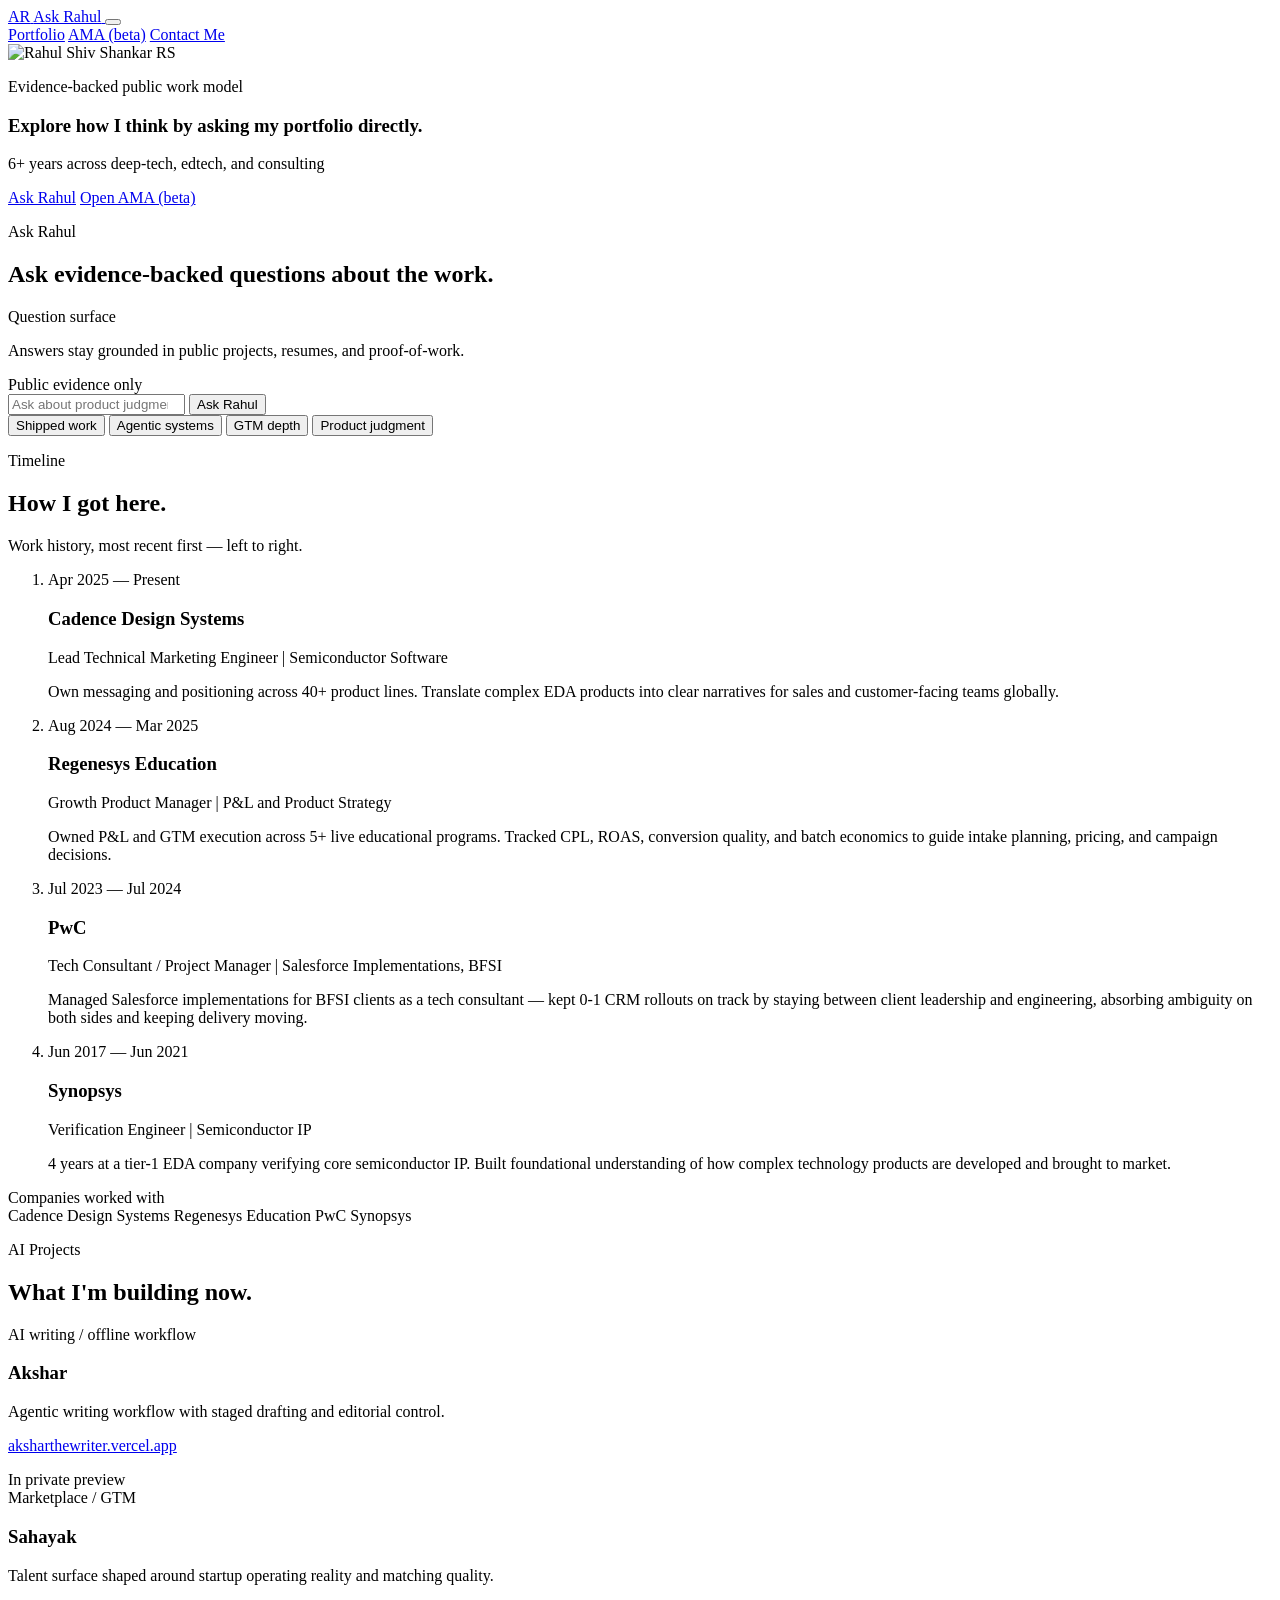
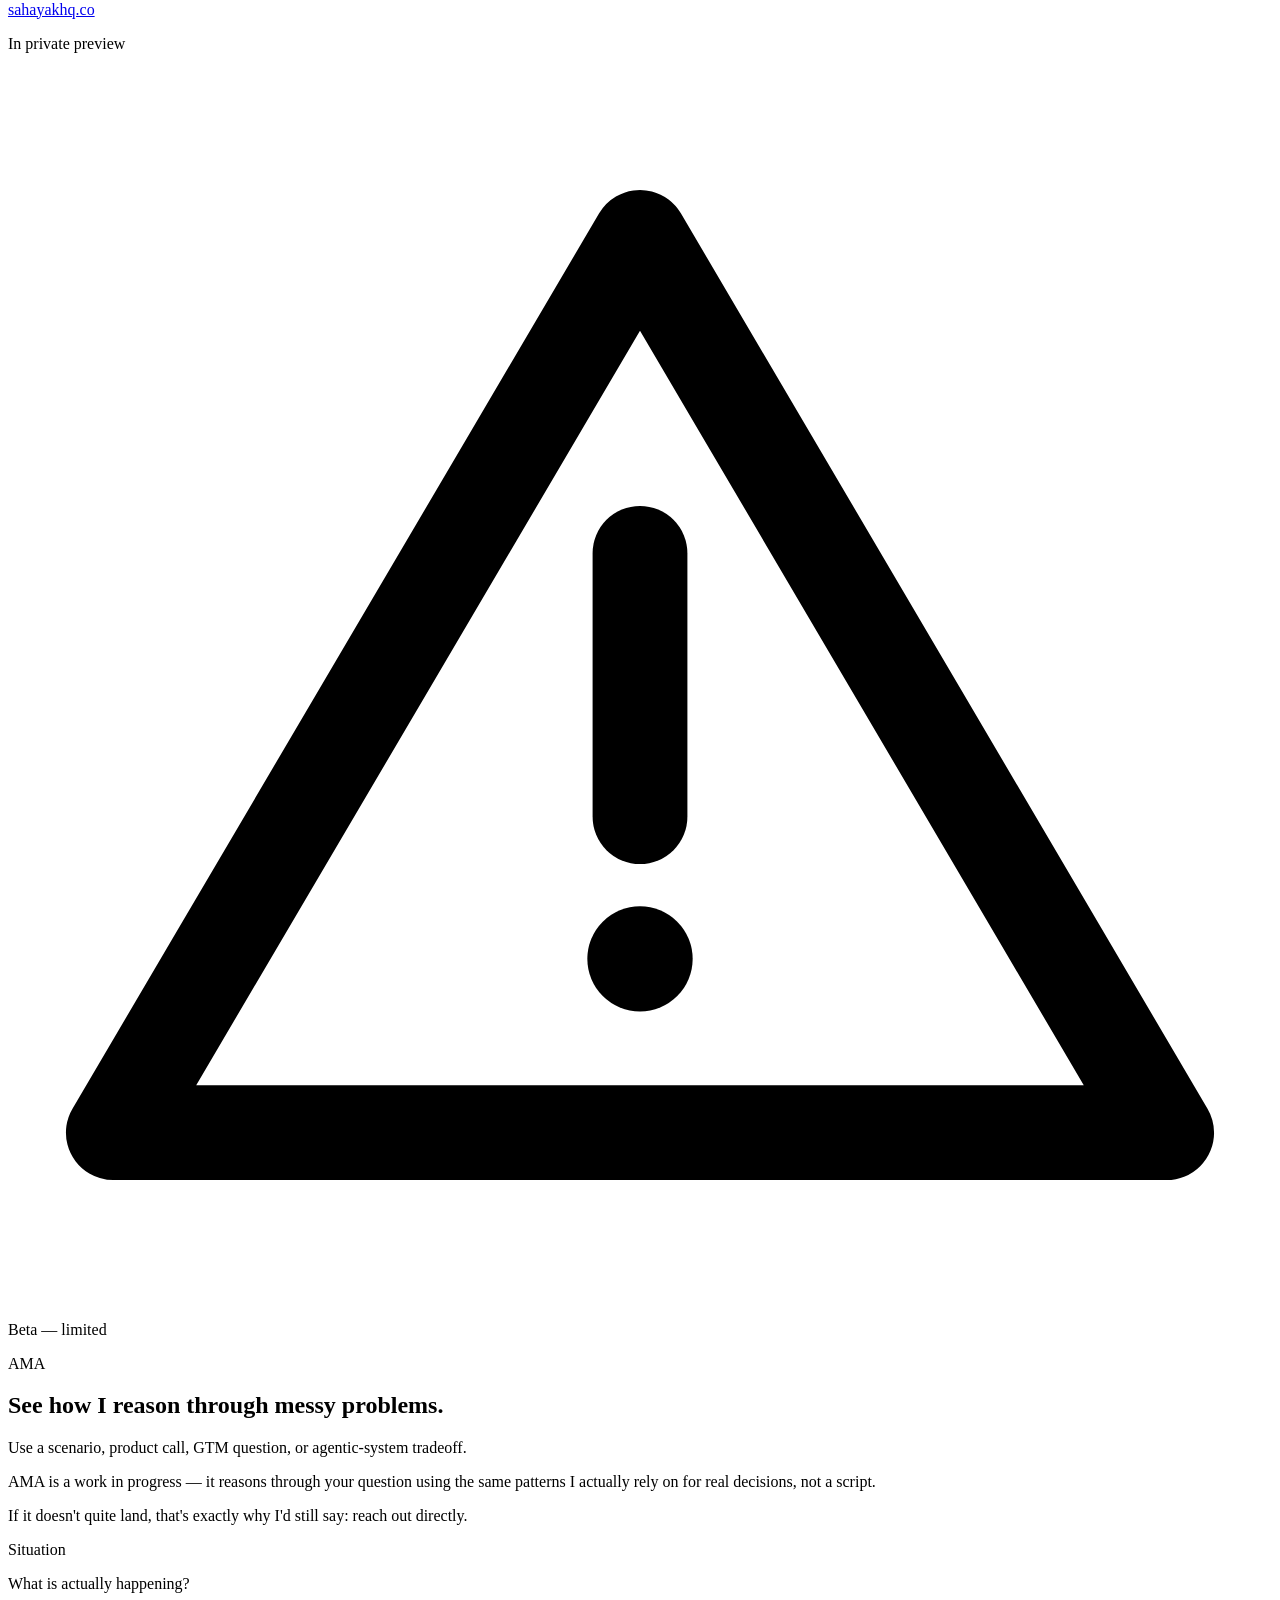
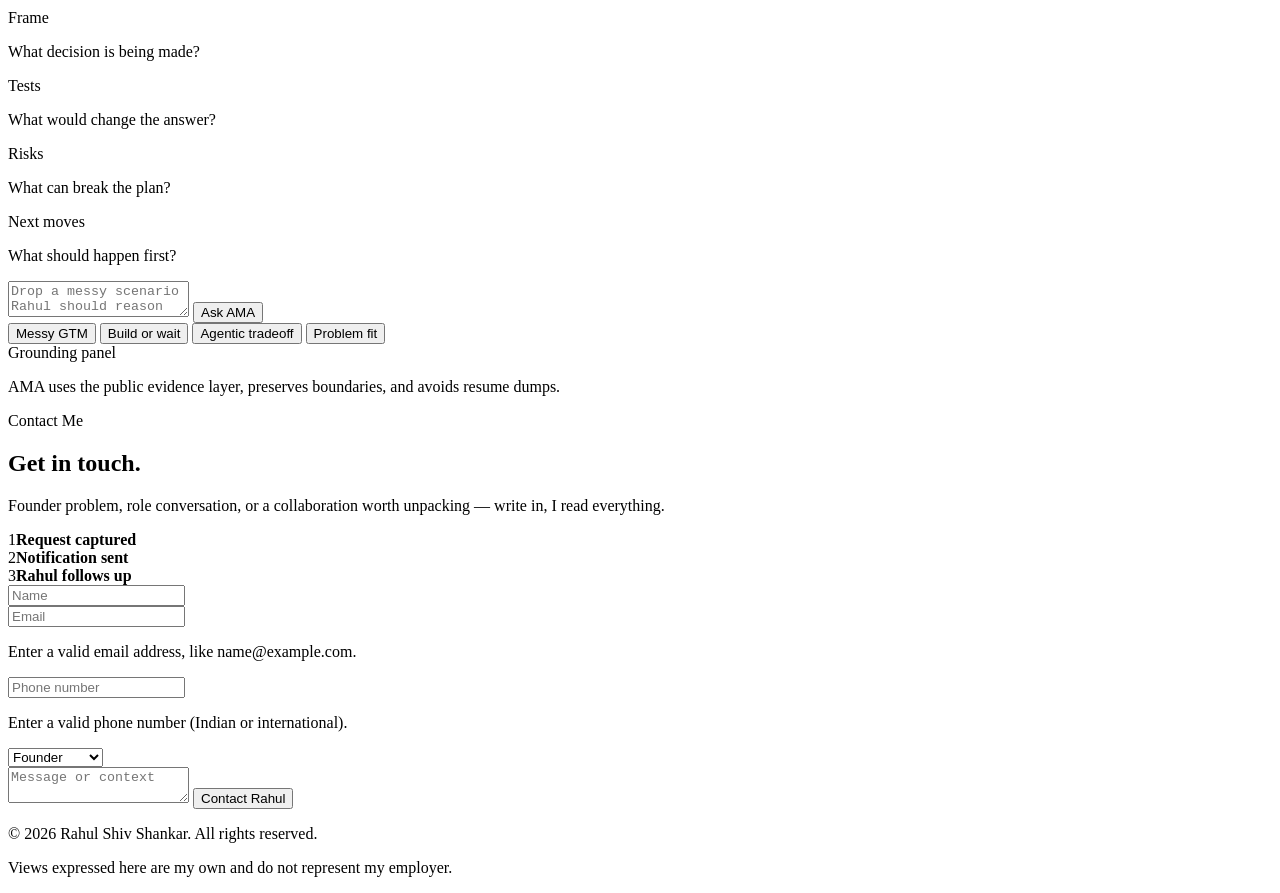
==== commit 547a8923: "Redesign: horizontal timeline, full-width AMA, always-visible AI projects - Work experience timeline" ====
--- a/public_ui/index.html
+++ b/public_ui/index.html
@@ -100,17 +100,29 @@
         <div class="section-lead reveal">
           <p class="eyebrow">Timeline</p>
           <h2>How I got here.</h2>
-          <p>Work history, what I'm building now, and who I've worked with — in order.</p>
-        </div>
-
-        <ol class="timeline">
+          <p>Work history, most recent first — left to right.</p>
+        </div>
+
+        <!-- Substack: no live URL exists in public_corpus/ yet. Omitted
+             rather than linking a placeholder -- add the real link and
+             it gets its own entry, once it exists. -->
+        <ol class="timeline timeline-work">
           <li class="timeline-item">
             <span class="timeline-marker" aria-hidden="true"></span>
             <div class="timeline-card">
-              <span class="timeline-period">Jun 2017 — Jun 2021</span>
-              <h3>Synopsys</h3>
-              <p class="timeline-role">Verification Engineer | Semiconductor IP</p>
-              <p>4 years at a tier-1 EDA company verifying core semiconductor IP. Built foundational understanding of how complex technology products are developed and brought to market.</p>
+              <span class="timeline-period">Apr 2025 — Present</span>
+              <h3>Cadence Design Systems</h3>
+              <p class="timeline-role">Lead Technical Marketing Engineer | Semiconductor Software</p>
+              <p>Own messaging and positioning across 40+ product lines. Translate complex EDA products into clear narratives for sales and customer-facing teams globally.</p>
+            </div>
+          </li>
+          <li class="timeline-item">
+            <span class="timeline-marker" aria-hidden="true"></span>
+            <div class="timeline-card">
+              <span class="timeline-period">Aug 2024 — Mar 2025</span>
+              <h3>Regenesys Education</h3>
+              <p class="timeline-role">Growth Product Manager | P&amp;L and Product Strategy</p>
+              <p>Owned P&amp;L and GTM execution across 5+ live educational programs. Tracked CPL, ROAS, conversion quality, and batch economics to guide intake planning, pricing, and campaign decisions.</p>
             </div>
           </li>
           <li class="timeline-item">
@@ -125,65 +137,62 @@
           <li class="timeline-item">
             <span class="timeline-marker" aria-hidden="true"></span>
             <div class="timeline-card">
-              <span class="timeline-period">Aug 2024 — Mar 2025</span>
-              <h3>Regenesys Education</h3>
-              <p class="timeline-role">Growth Product Manager | P&amp;L and Product Strategy</p>
-              <p>Owned P&amp;L and GTM execution across 5+ live educational programs. Tracked CPL, ROAS, conversion quality, and batch economics to guide intake planning, pricing, and campaign decisions.</p>
+              <span class="timeline-period">Jun 2017 — Jun 2021</span>
+              <h3>Synopsys</h3>
+              <p class="timeline-role">Verification Engineer | Semiconductor IP</p>
+              <p>4 years at a tier-1 EDA company verifying core semiconductor IP. Built foundational understanding of how complex technology products are developed and brought to market.</p>
             </div>
           </li>
-          <li class="timeline-item">
-            <span class="timeline-marker" aria-hidden="true"></span>
-            <div class="timeline-card">
-              <span class="timeline-period">Apr 2025 — Present</span>
-              <h3>Cadence Design Systems</h3>
-              <p class="timeline-role">Lead Technical Marketing Engineer | Semiconductor Software</p>
-              <p>Own messaging and positioning across 40+ product lines. Translate complex EDA products into clear narratives for sales and customer-facing teams globally.</p>
-            </div>
-          </li>
-          <!-- Substack: no live URL exists in public_corpus/ yet. Omitted
-               rather than linking a placeholder -- add the real link and
-               this entry goes here, between the work timeline and AI
-               projects. -->
-          <li class="timeline-item">
-            <span class="timeline-marker" aria-hidden="true"></span>
-            <div class="timeline-card">
-              <span class="timeline-period">AI Project</span>
+        </ol>
+
+        <div class="timeline-companies-strip reveal">
+          <span class="mini-label">Companies worked with</span>
+          <div class="timeline-companies">
+            <span>Cadence Design Systems</span>
+            <span>Regenesys Education</span>
+            <span>PwC</span>
+            <span>Synopsys</span>
+          </div>
+        </div>
+      </section>
+
+      <section class="ai-projects-section">
+        <div class="ai-projects-inner">
+          <div class="section-lead reveal">
+            <p class="eyebrow">AI Projects</p>
+            <h2>What I'm building now.</h2>
+          </div>
+          <div class="ai-projects-grid">
+            <article class="ai-project-card reveal">
+              <span class="proof-tag">AI writing / offline workflow</span>
               <h3>Akshar</h3>
-              <p class="timeline-role">Agentic writing workflow with staged drafting and editorial control.</p>
+              <p>Agentic writing workflow with staged drafting and editorial control.</p>
               <p><a href="https://aksharthewriter.vercel.app/offline" target="_blank" rel="noopener">aksharthewriter.vercel.app</a></p>
               <span class="timeline-status">In private preview</span>
-            </div>
-          </li>
-          <li class="timeline-item">
-            <span class="timeline-marker" aria-hidden="true"></span>
-            <div class="timeline-card">
-              <span class="timeline-period">AI Project</span>
+            </article>
+            <article class="ai-project-card reveal">
+              <span class="proof-tag">Marketplace / GTM</span>
               <h3>Sahayak</h3>
-              <p class="timeline-role">Talent surface shaped around startup operating reality and matching quality.</p>
+              <p>Talent surface shaped around startup operating reality and matching quality.</p>
               <p><a href="https://sahayakhq.co/" target="_blank" rel="noopener">sahayakhq.co</a></p>
               <span class="timeline-status">In private preview</span>
-            </div>
-          </li>
-          <li class="timeline-item">
-            <span class="timeline-marker" aria-hidden="true"></span>
-            <div class="timeline-card">
-              <span class="timeline-period">Companies worked with</span>
-              <div class="timeline-companies">
-                <span>Cadence Design Systems</span>
-                <span>Regenesys Education</span>
-                <span>PwC</span>
-                <span>Synopsys</span>
-              </div>
-            </div>
-          </li>
-        </ol>
+            </article>
+          </div>
+        </div>
       </section>
     </section>
 
     <section class="thinking-page page-section" data-page="thinking" id="thinking-window">
       <div class="thinking-layout reveal">
         <div class="section-lead">
-          <span class="beta-badge">Beta — limited</span>
+          <span class="beta-badge">
+            <svg class="warning-icon" viewBox="0 0 24 24" fill="none" aria-hidden="true">
+              <path d="M12 3.5 2 20.5h20L12 3.5Z" stroke="currentColor" stroke-width="1.8" stroke-linejoin="round" />
+              <path d="M12 9.5v5" stroke="currentColor" stroke-width="1.8" stroke-linecap="round" />
+              <circle cx="12" cy="17.2" r="1" fill="currentColor" />
+            </svg>
+            Beta — limited
+          </span>
           <p class="eyebrow">AMA</p>
           <h1>See how I reason through messy problems.</h1>
           <p>Use a scenario, product call, GTM question, or agentic-system tradeoff.</p>
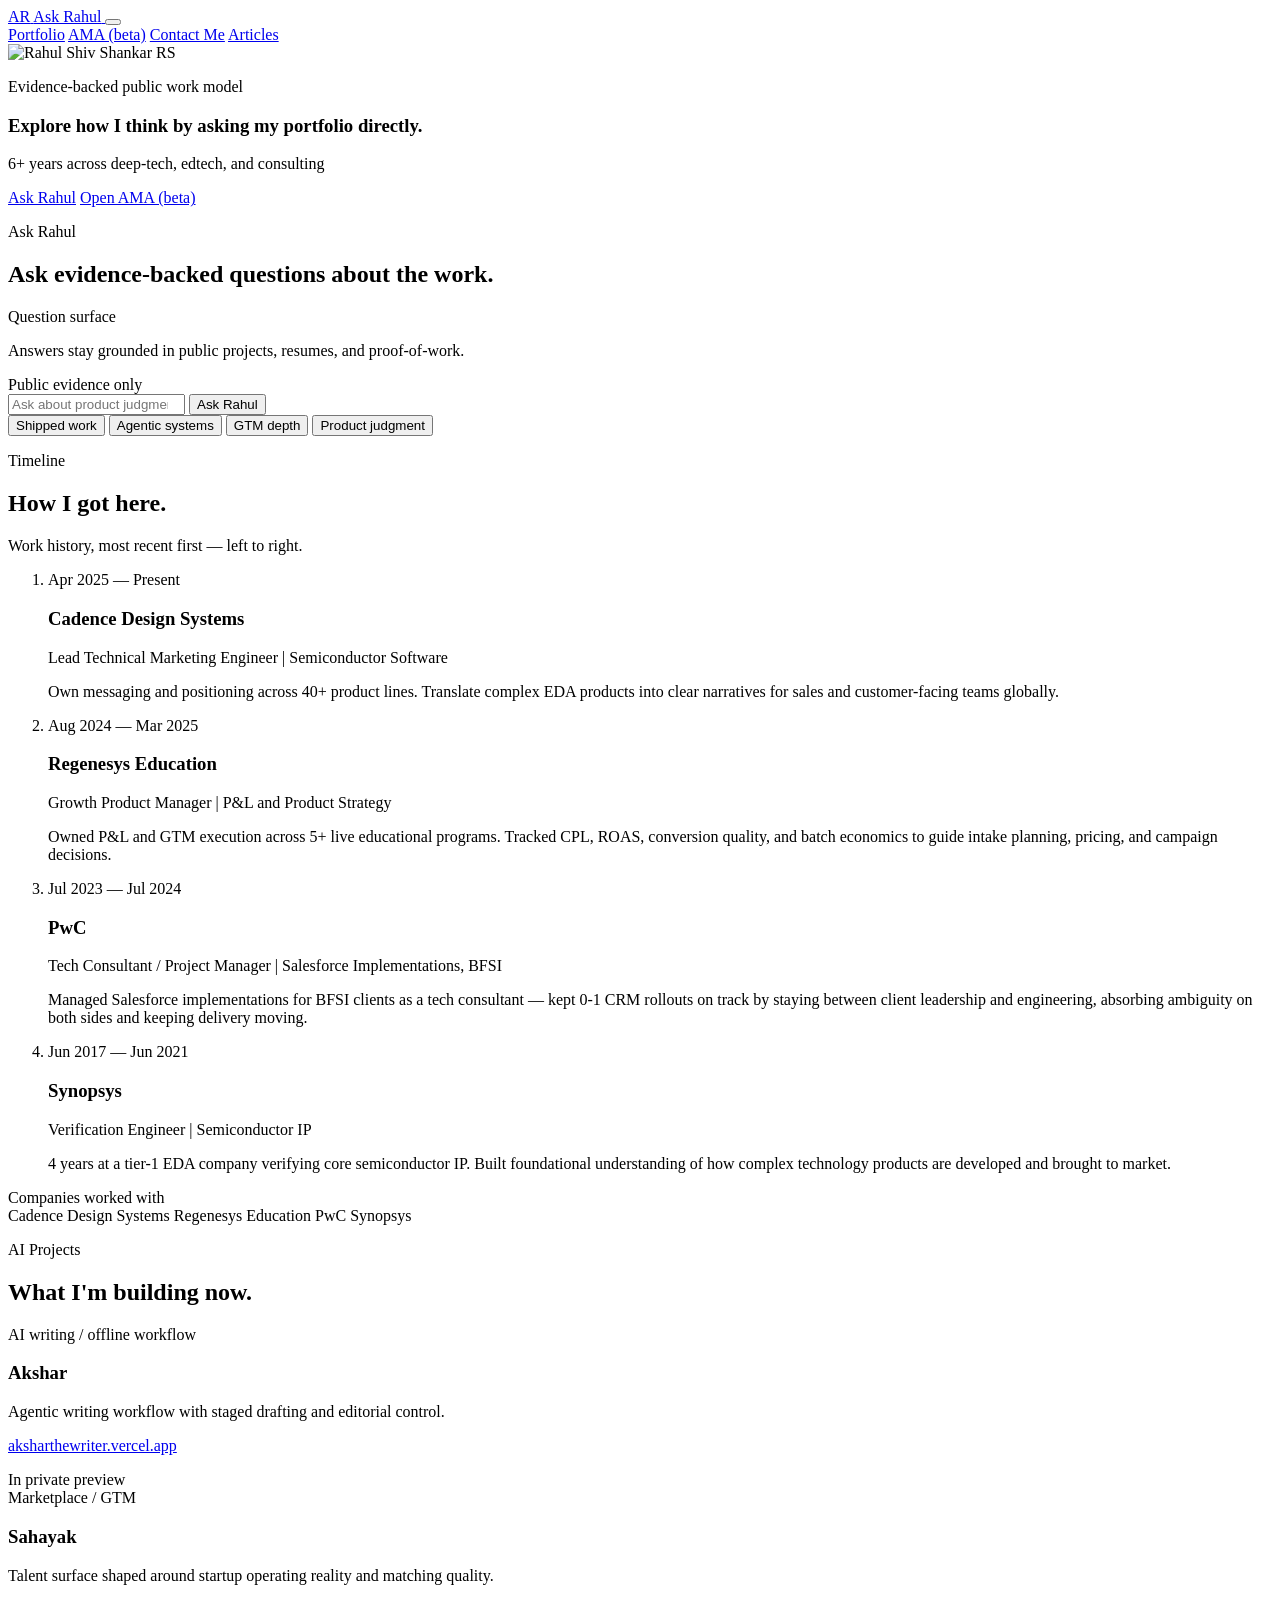
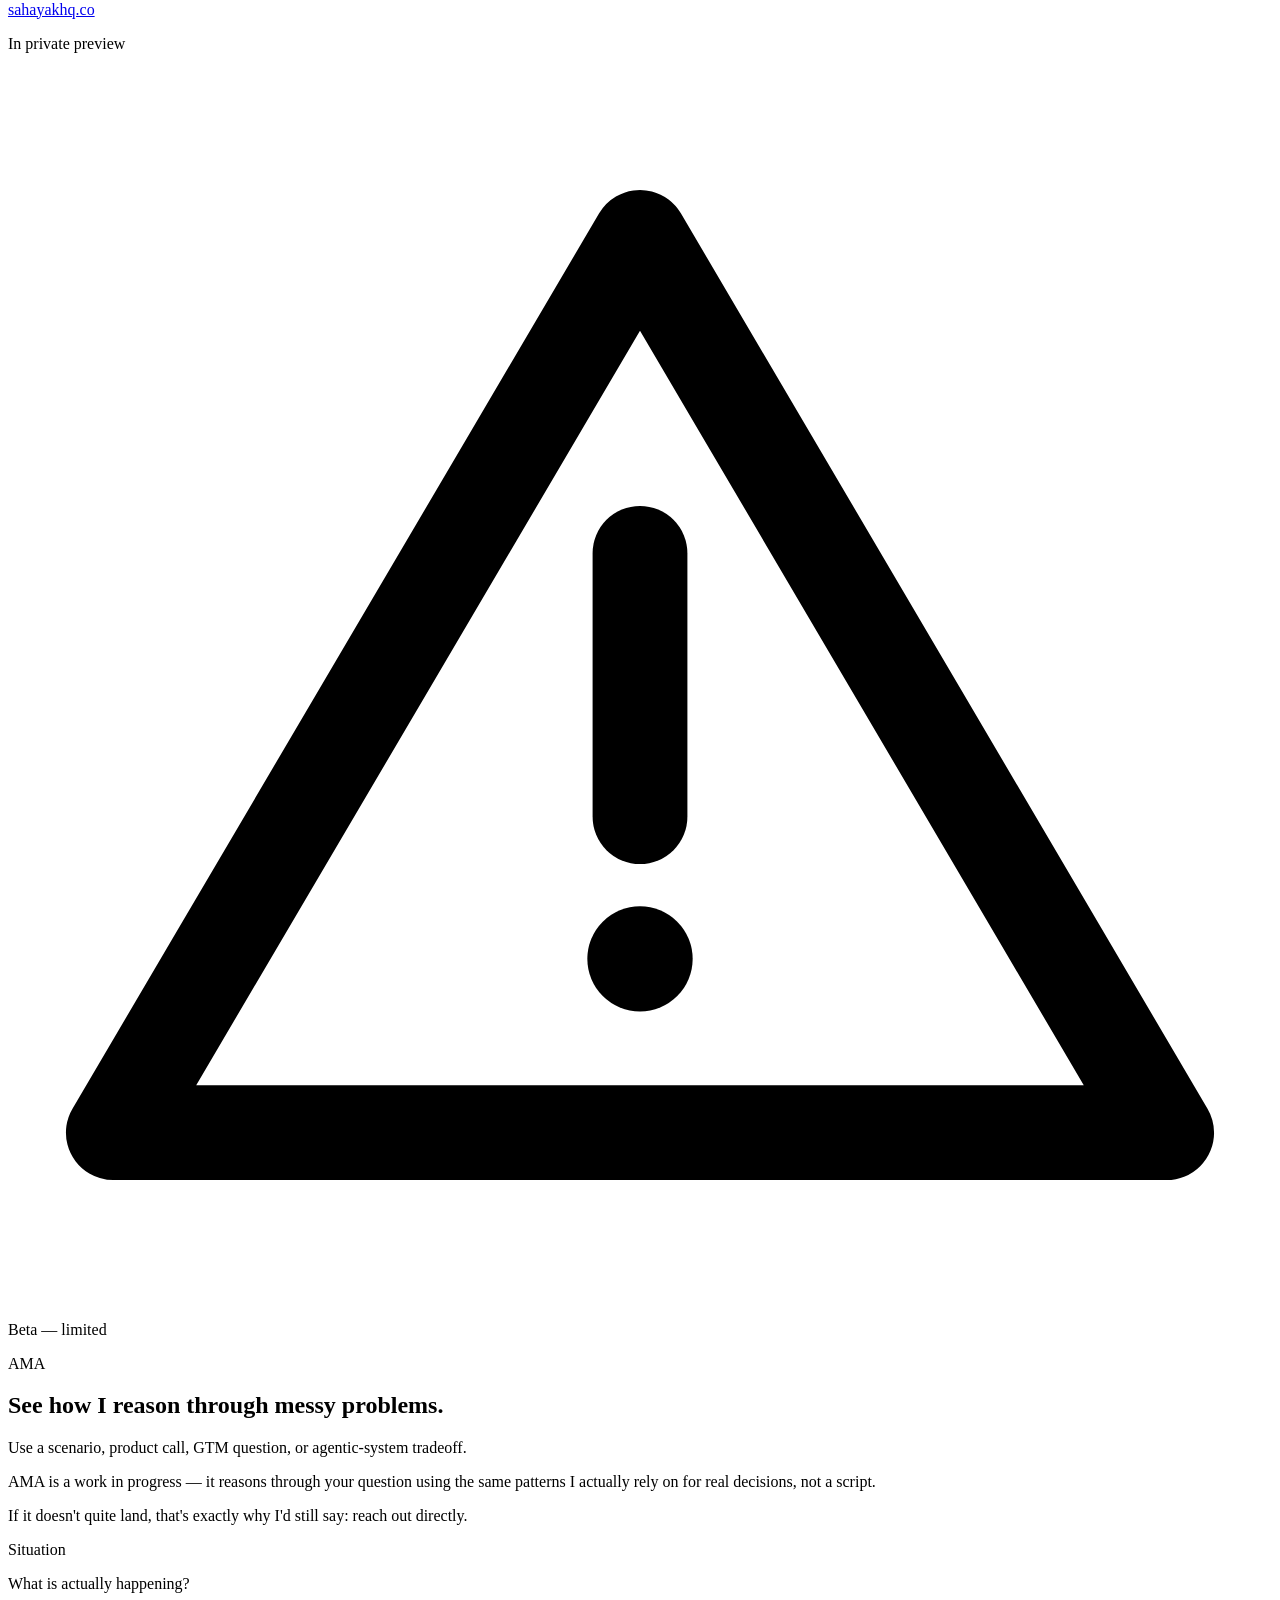
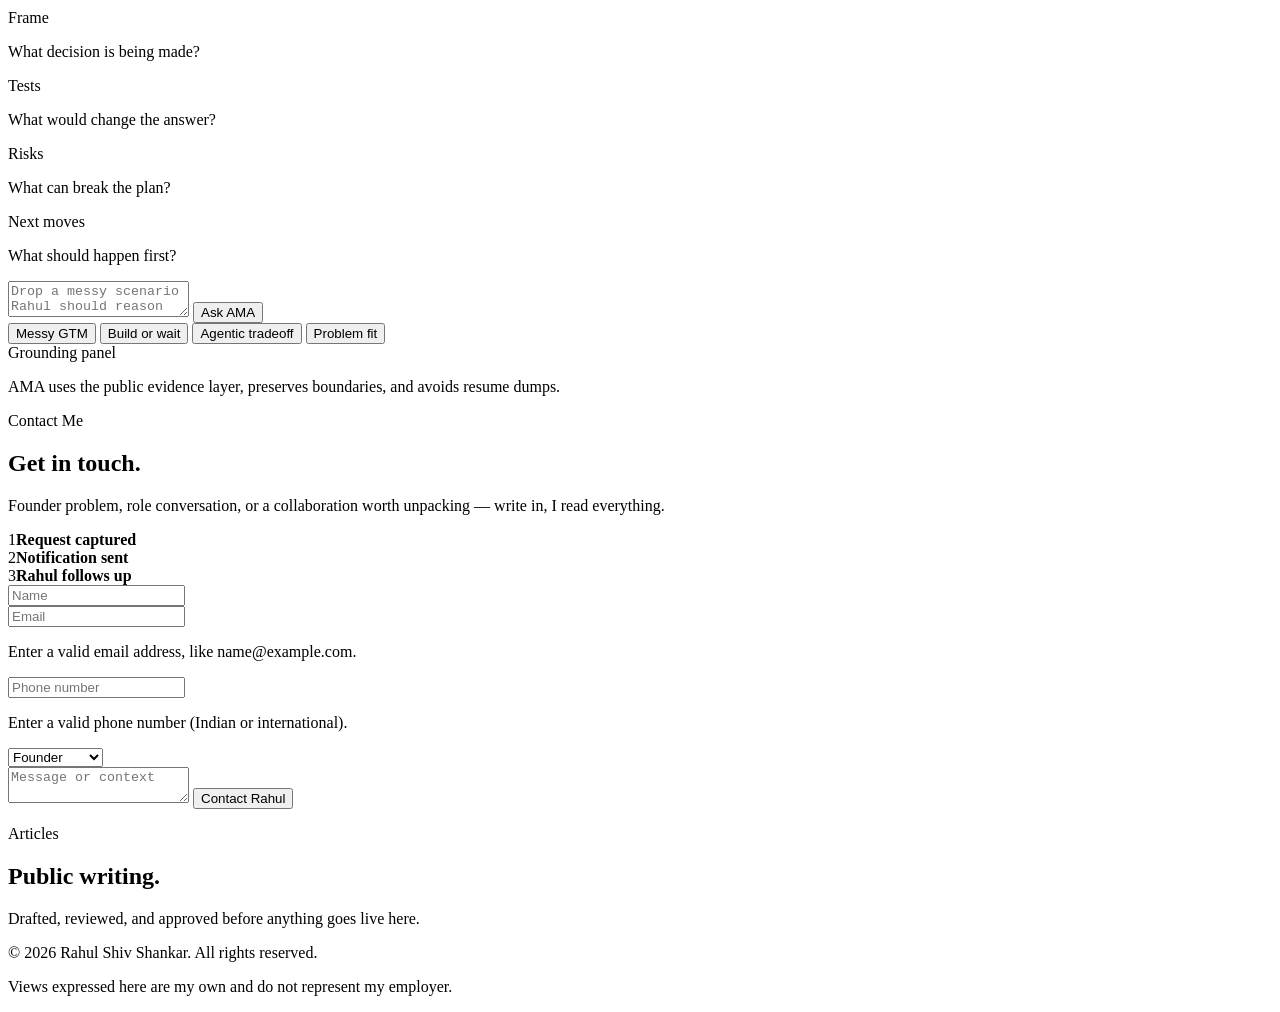
==== commit 3ff3f235: "Add Articles/drafts feature: Akshar integration, Telegram approval, drafts DB - drafts table, api/ak" ====
--- a/public_ui/index.html
+++ b/public_ui/index.html
@@ -31,6 +31,7 @@
         <a href="/" data-route>Portfolio</a>
         <a href="/thinking-window" data-route>AMA (beta)</a>
         <a href="/contact" data-route>Contact Me</a>
+        <a href="/articles" data-route>Articles</a>
       </nav>
     </div>
   </header>
@@ -292,6 +293,25 @@
         </form>
       </div>
     </section>
+
+    <section class="articles-page page-section" data-page="articles" id="articles">
+      <div class="articles-layout">
+        <div class="section-lead reveal" data-articles-list-view>
+          <p class="eyebrow">Articles</p>
+          <h1>Public writing.</h1>
+          <p>Drafted, reviewed, and approved before anything goes live here.</p>
+        </div>
+        <div class="articles-list" data-articles-list></div>
+        <p class="empty" data-articles-empty hidden>No articles published yet — check back soon.</p>
+
+        <article class="article-detail" data-article-detail hidden>
+          <a href="/articles" class="button secondary" data-route>← Back to articles</a>
+          <p class="eyebrow" data-article-date></p>
+          <h1 data-article-title></h1>
+          <div class="answer-text article-body" data-article-content></div>
+        </article>
+      </div>
+    </section>
   </main>
 
   <footer class="site-footer" aria-label="Site notes">
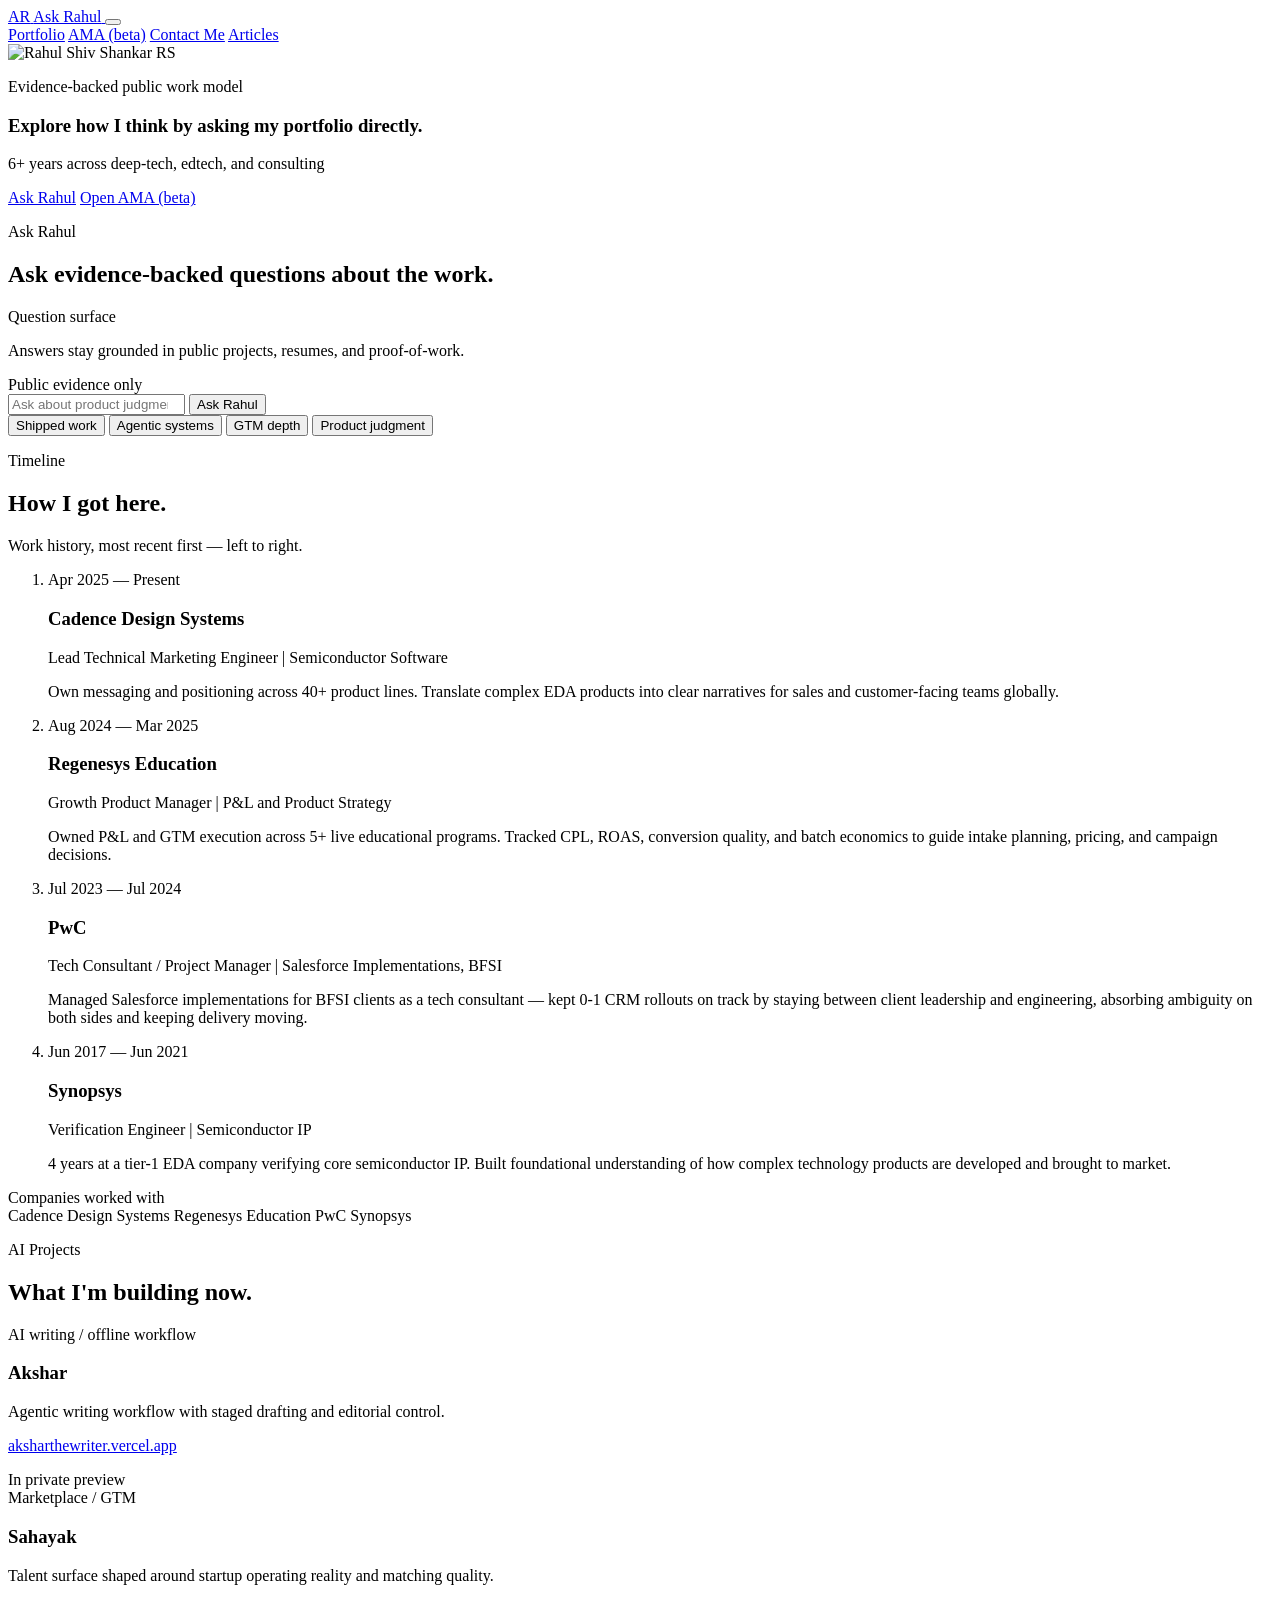
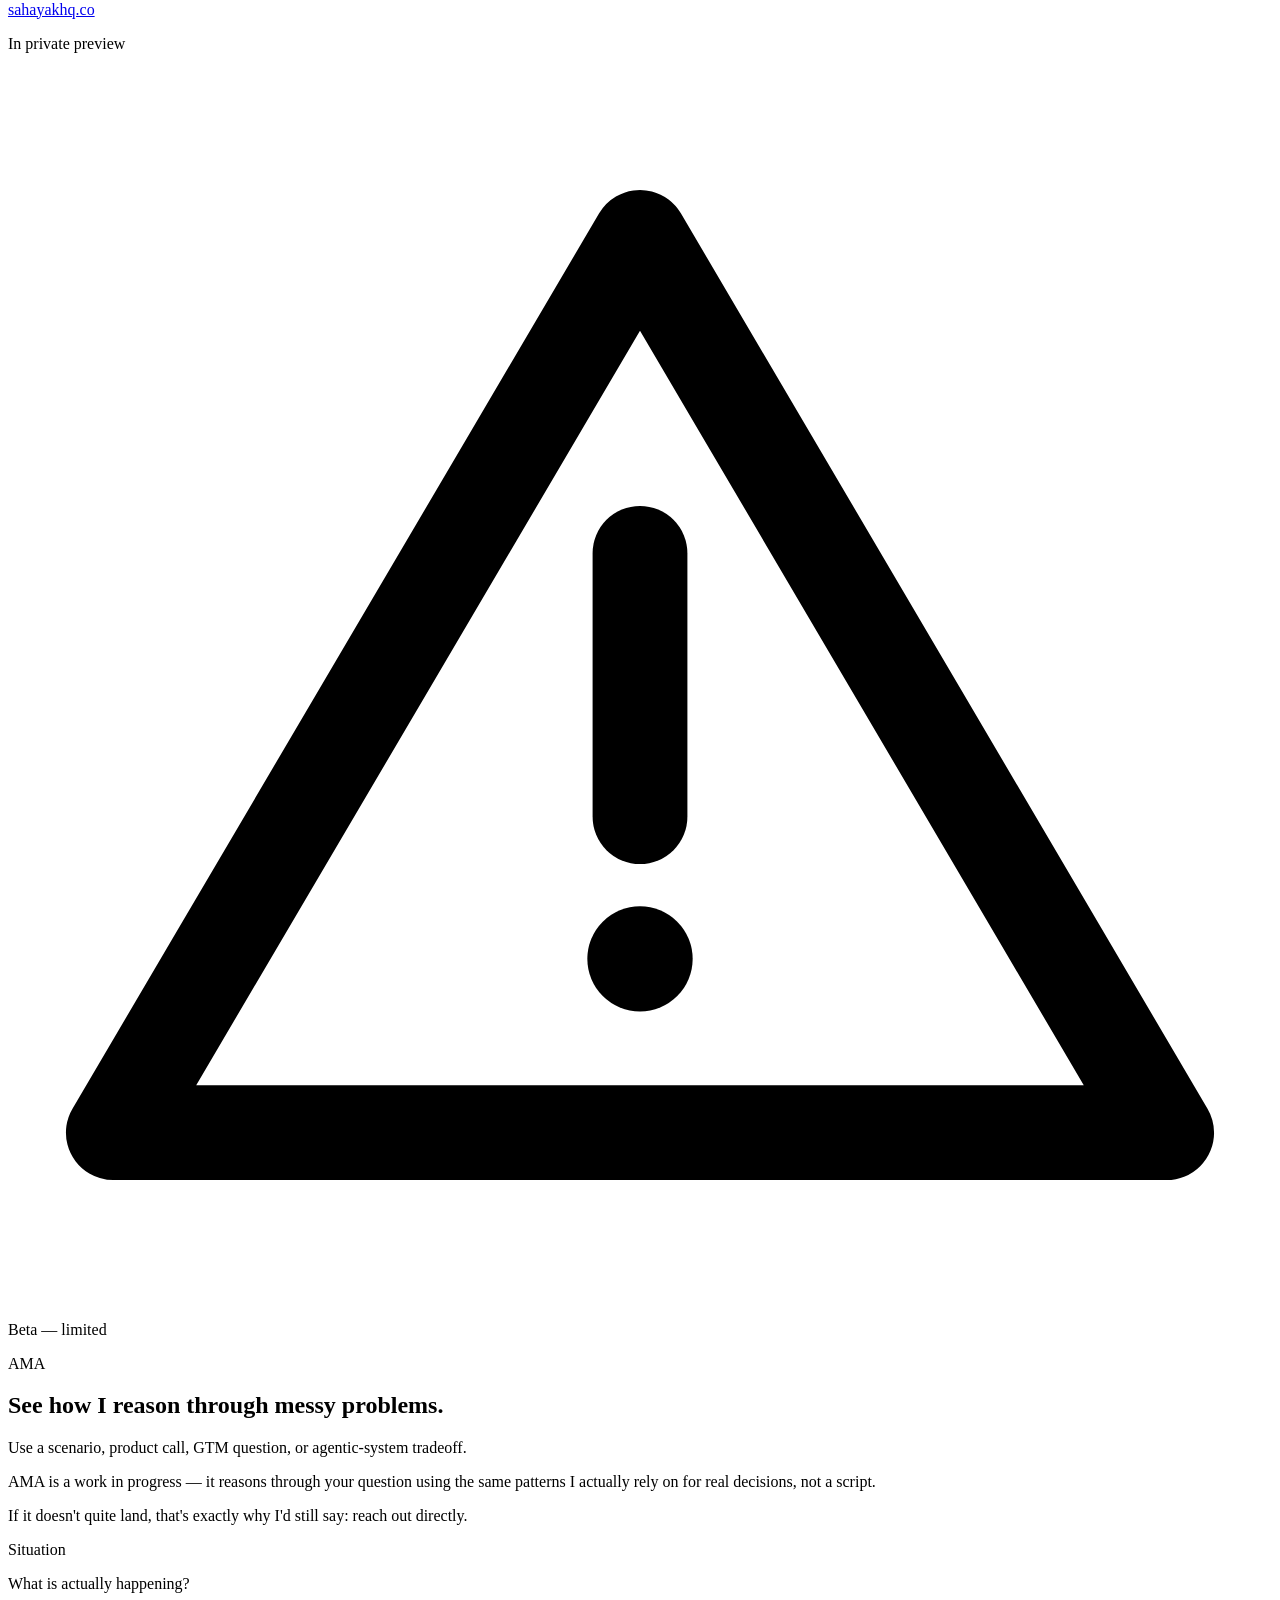
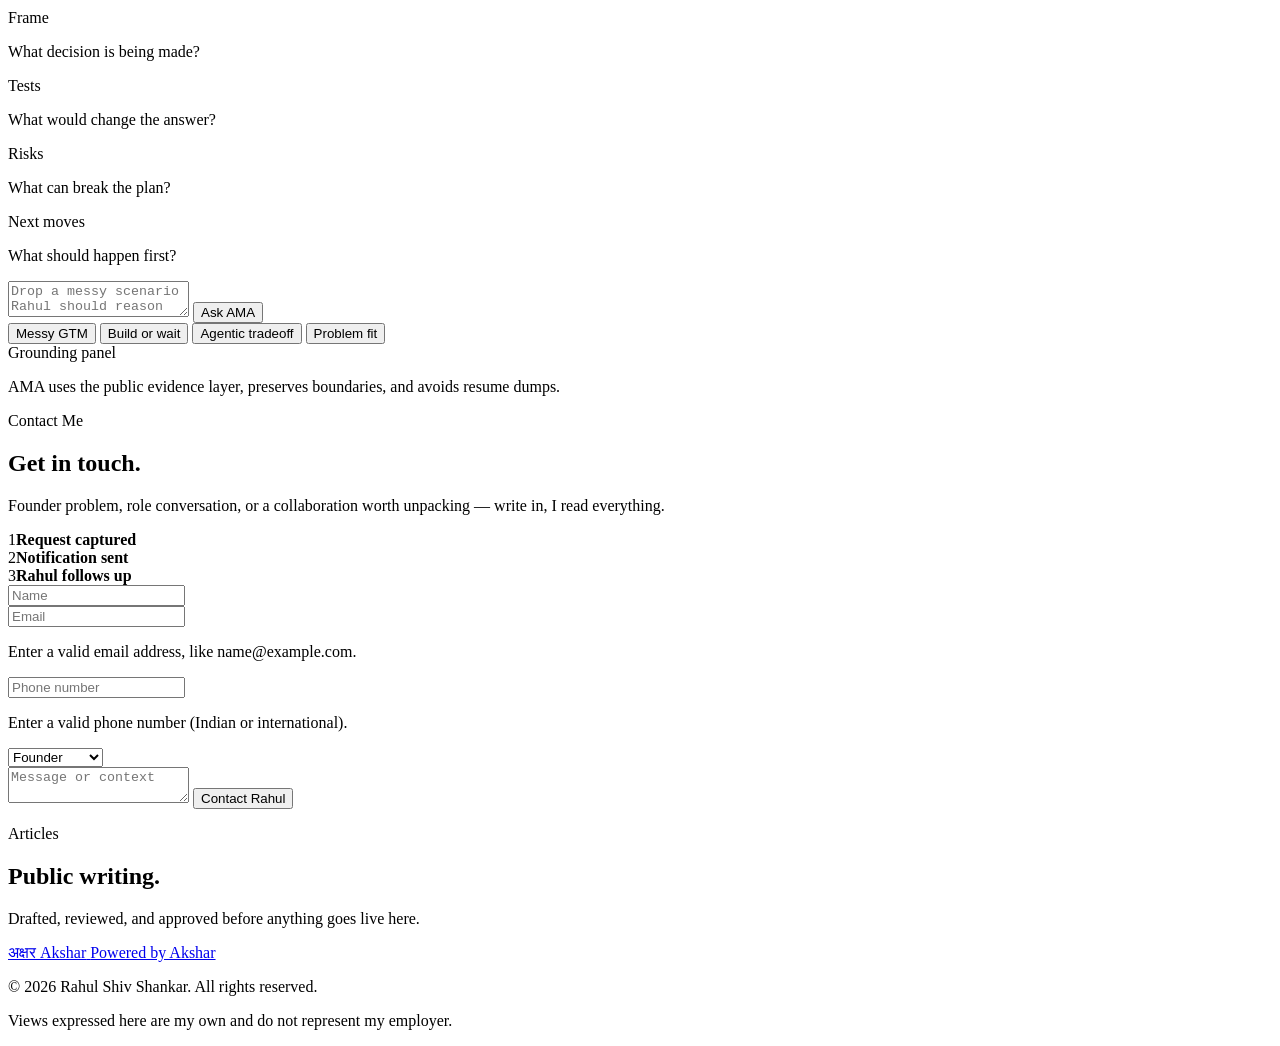
==== commit 1c23c883: "Add Articles/drafts feature with Akshar branding badge - Akshar-branded 'Powered by Akshar' badge on" ====
--- a/public_ui/index.html
+++ b/public_ui/index.html
@@ -300,6 +300,15 @@
           <p class="eyebrow">Articles</p>
           <h1>Public writing.</h1>
           <p>Drafted, reviewed, and approved before anything goes live here.</p>
+
+          <a class="akshar-badge" href="https://aksharthewriter.vercel.app/offline" target="_blank" rel="noopener noreferrer">
+            <span class="akshar-mark">
+              <span class="akshar-devanagari">अक्षर</span>
+              <span class="akshar-latin">Akshar</span>
+            </span>
+            <span class="akshar-divider" aria-hidden="true"></span>
+            <span class="akshar-badge-text">Powered by Akshar</span>
+          </a>
         </div>
         <div class="articles-list" data-articles-list></div>
         <p class="empty" data-articles-empty hidden>No articles published yet — check back soon.</p>
